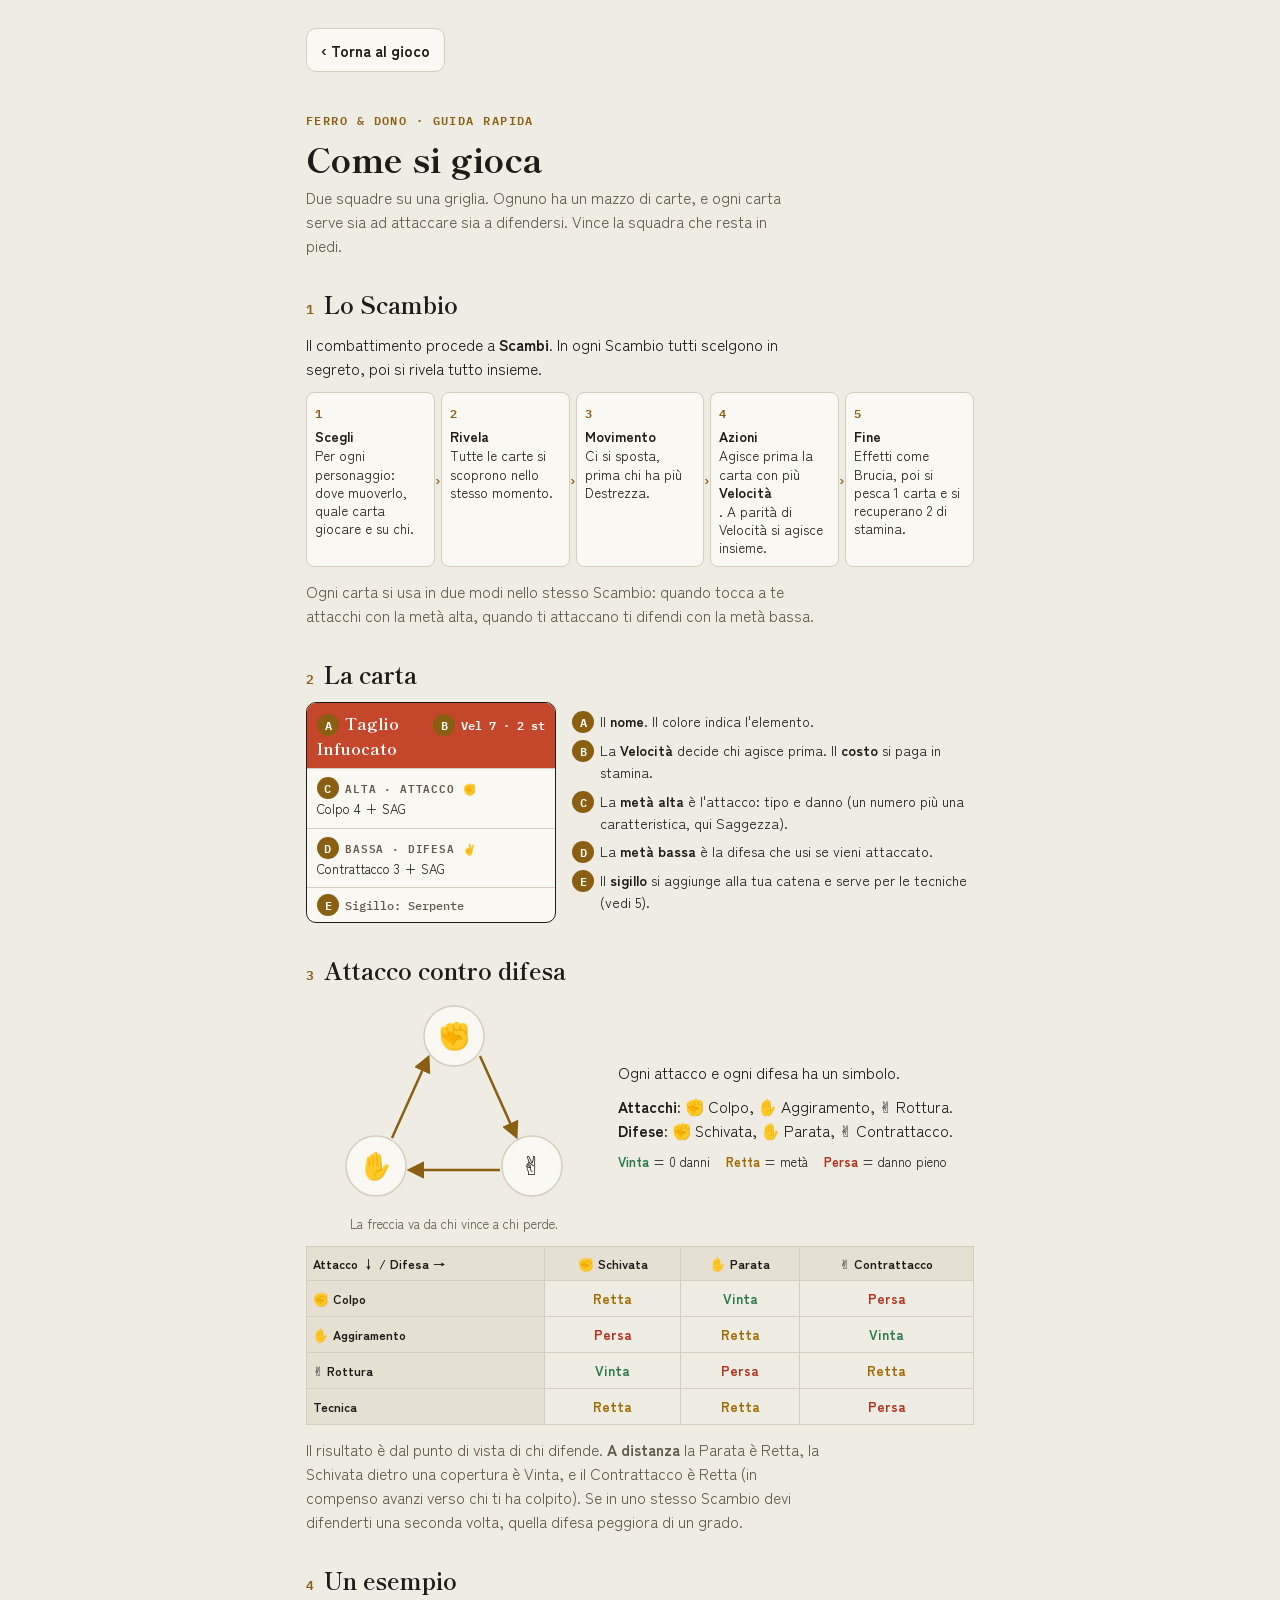
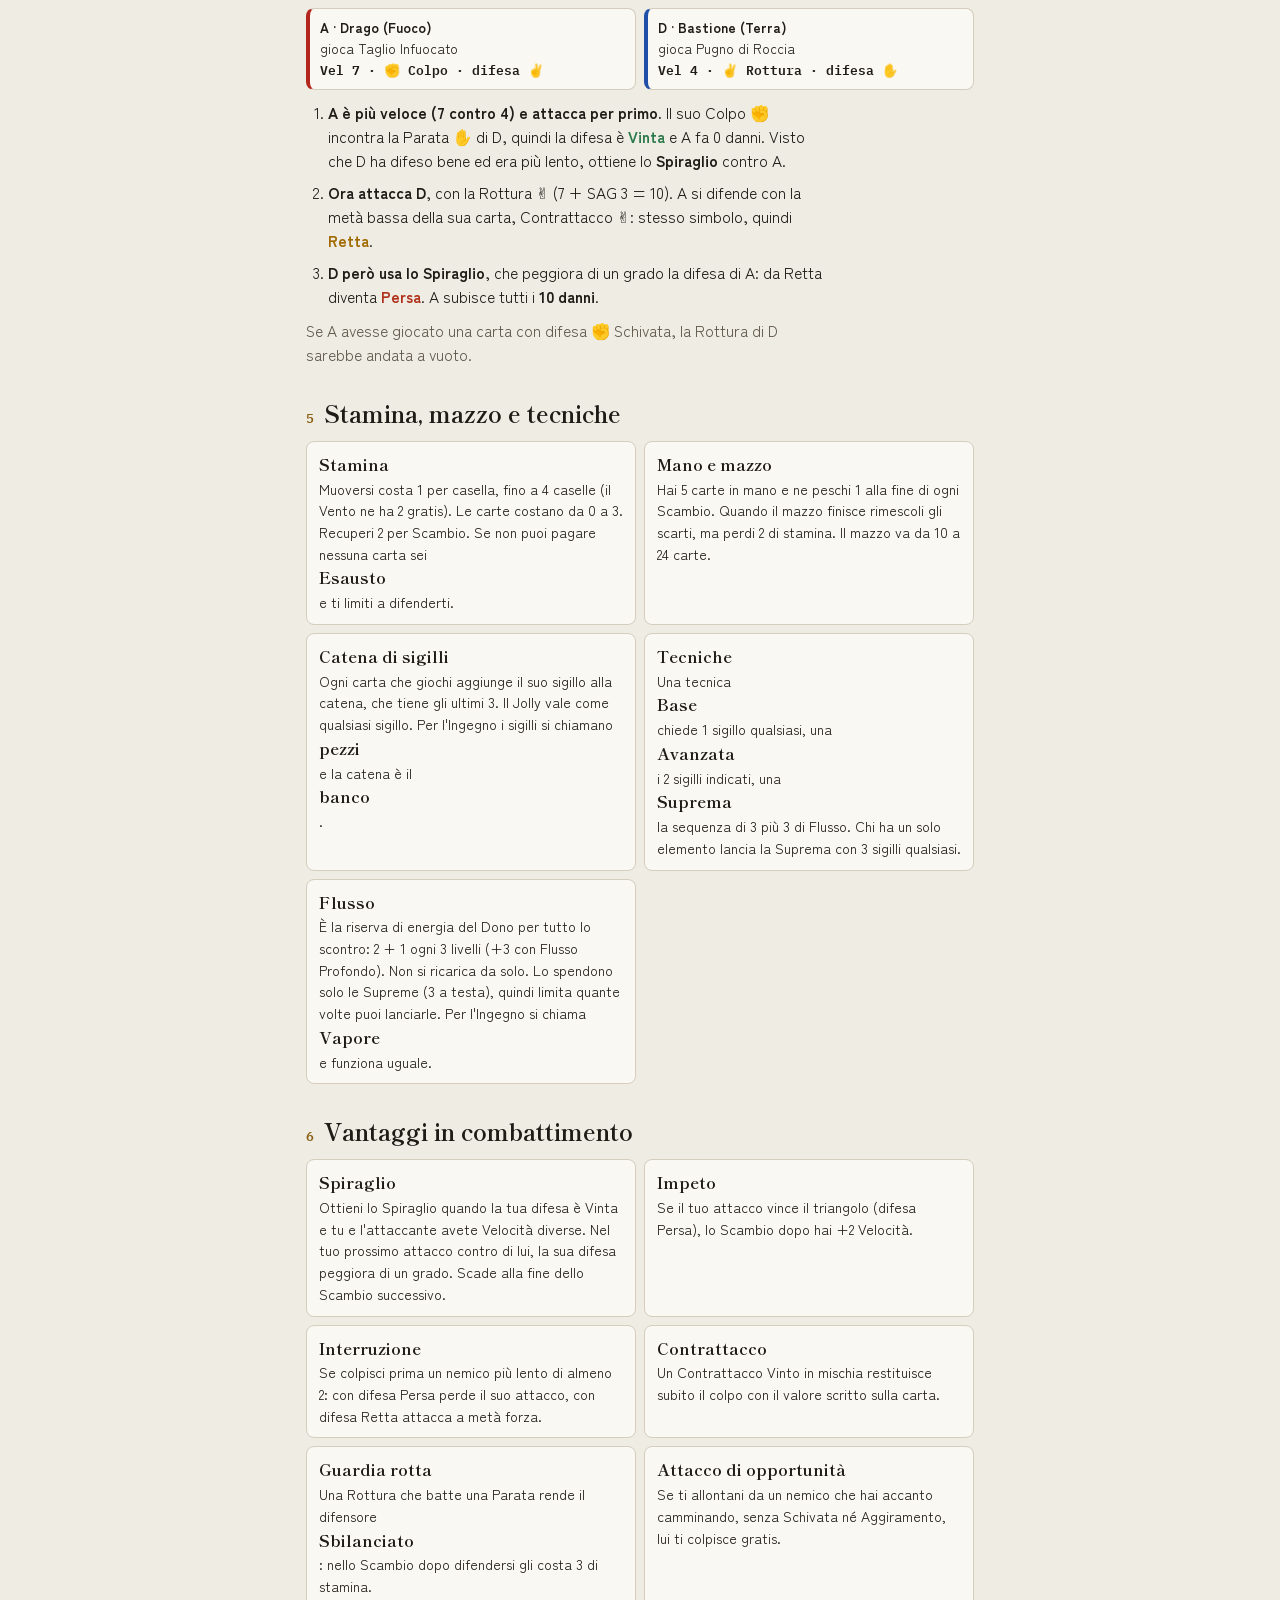
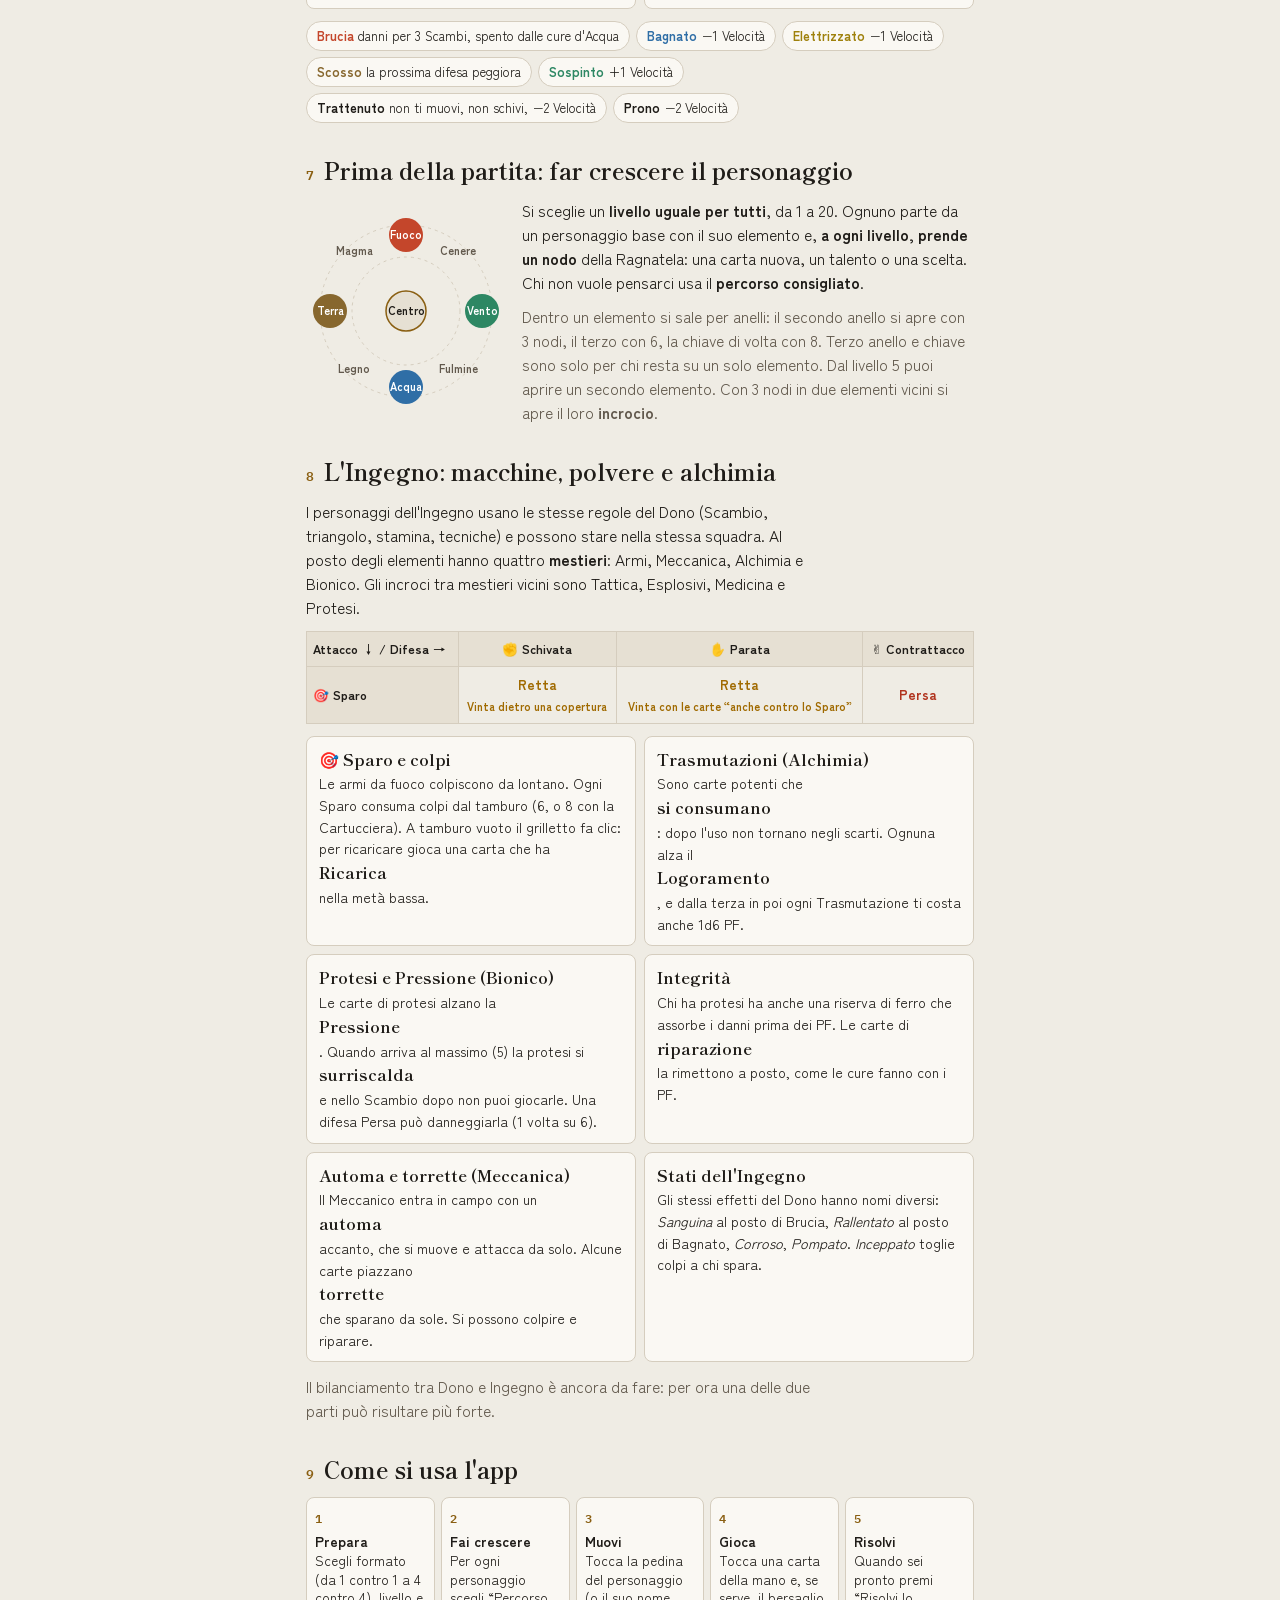
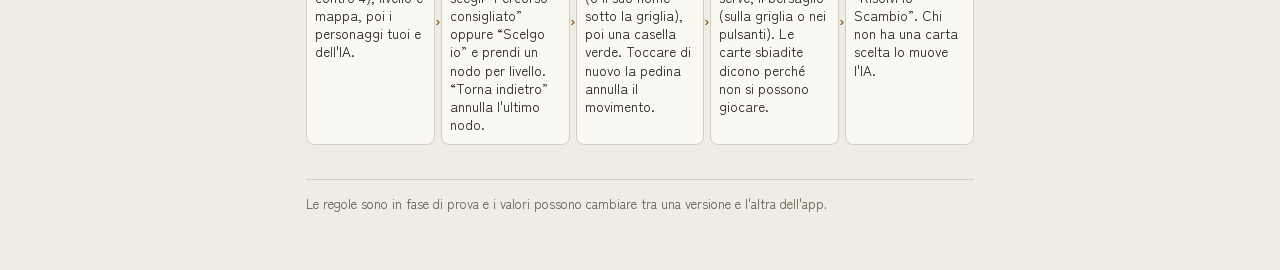
==== guida.html @ d12c9b27 "App di combattimento contro l'IA (fase 1) Preparazione da 1v1 a 4v4 con livello unico, crescita dei " ====
<!doctype html>
<html lang="it">
<head>
<meta charset="utf-8">
<meta name="viewport" content="width=device-width,initial-scale=1,viewport-fit=cover">
<title>Come si gioca · Ferro &amp; Dono</title>
<meta name="theme-color" content="#2a2219">
<link rel="manifest" href="manifest.webmanifest">
<link rel="icon" href="icone/icona-192.png">
<link rel="preconnect" href="https://fonts.googleapis.com">
<link rel="stylesheet" href="https://fonts.googleapis.com/css2?family=Shippori+Mincho+B1:wght@700;800&family=Zen+Kaku+Gothic+New:wght@400;500;700&family=IBM+Plex+Mono:wght@500;600&display=swap">
<style>
/* Layout: una colonna stretta da leggere sul telefono, schemi a tutta larghezza; carta e triangolo disegnati in HTML */
:root{
  --bg:#efece4; --paper:#faf8f3; --ink:#1f1c18; --muted:#62594d; --line:#d5cdbe; --soft:#e6e0d3;
  --brass:#8a5f12; --on-brass:#fff;
  --win:#2c7a4b; --half:#a06a00; --lose:#b0321c;
  --tA:#b3261e; --tB:#1f4fa8;
  --F:#c4462b; --V:#2d8763; --A:#2f6ea6; --T:#87672e; --L:#9f810c;
  --ff-d:"Shippori Mincho B1","Hiragino Mincho ProN",Georgia,serif;
  --ff-b:"Zen Kaku Gothic New","Segoe UI",system-ui,sans-serif;
  --ff-m:"IBM Plex Mono",ui-monospace,Menlo,monospace;
}
@media (prefers-color-scheme: dark){:root:not([data-theme="light"]){
  --bg:#16140f; --paper:#1f1c16; --ink:#ece6da; --muted:#a99f8f; --line:#3a352b; --soft:#2a261e;
  --brass:#d9a648; --on-brass:#16140f; --win:#5fc38a; --half:#e0a83a; --lose:#ec7a5a;
  --tA:#ff7b6e; --tB:#7aa7ff; --F:#e36a4e; --V:#5cbd95; --A:#62a1d8; --T:#c39e60; --L:#dabb42; color-scheme:dark}}
:root[data-theme="dark"]{
  --bg:#16140f; --paper:#1f1c16; --ink:#ece6da; --muted:#a99f8f; --line:#3a352b; --soft:#2a261e;
  --brass:#d9a648; --on-brass:#16140f; --win:#5fc38a; --half:#e0a83a; --lose:#ec7a5a;
  --tA:#ff7b6e; --tB:#7aa7ff; --F:#e36a4e; --V:#5cbd95; --A:#62a1d8; --T:#c39e60; --L:#dabb42; color-scheme:dark}
*{box-sizing:border-box}
body{background:var(--bg);color:var(--ink);font:15.5px/1.55 var(--ff-b)}
.wrap{max-width:700px;margin:0 auto;padding-left:max(16px,env(safe-area-inset-left,0px));padding-right:max(16px,env(safe-area-inset-right,0px));padding-block:28px 56px;display:flex;flex-direction:column;gap:34px}
header h1{font:800 34px/1.1 var(--ff-d);margin:0 0 8px;text-wrap:balance;letter-spacing:.01em}
header p{margin:0;color:var(--muted);max-width:60ch}
.seal{display:inline-block;font:600 12px var(--ff-m);letter-spacing:.12em;text-transform:uppercase;color:var(--brass);margin-bottom:10px}
section{display:flex;flex-direction:column;gap:12px;min-width:0}
h2{font:700 23px/1.2 var(--ff-d);margin:0;text-wrap:balance;display:flex;gap:10px;align-items:baseline}
h2 .n{font:600 13px var(--ff-m);color:var(--brass)}
p{margin:0;max-width:65ch}
.muted{color:var(--muted)}
b{font-weight:700}
.box{background:var(--paper);border:1px solid var(--line);border-radius:10px;padding:14px;min-width:0}
/* flusso dello Scambio */
.flow{list-style:none;margin:0;padding:0;display:grid;grid-template-columns:repeat(5,minmax(0,1fr));gap:6px;counter-reset:f}
.flow li{background:var(--paper);border:1px solid var(--line);border-radius:8px;padding:10px 8px;font-size:13.5px;line-height:1.35;position:relative;counter-increment:f;min-width:0}
.flow li::before{content:counter(f);display:block;font:600 12px var(--ff-m);color:var(--brass);margin-bottom:4px}
.flow li b{display:block;font-size:14px}
.flow li:not(:last-child)::after{content:"›";position:absolute;right:-6px;top:50%;transform:translateY(-50%);color:var(--brass);font-weight:700;z-index:1}
@media (max-width:620px){.flow{grid-template-columns:minmax(0,1fr)}.flow li{display:grid;grid-template-columns:22px minmax(0,1fr);gap:0 8px}.flow li::before{grid-row:span 2;margin:0}.flow li:not(:last-child)::after{content:"⌄";right:auto;left:12px;top:auto;bottom:-13px;transform:none}}
/* carta */
.cardrow{display:grid;grid-template-columns:minmax(0,250px) minmax(0,1fr);gap:16px;align-items:center}
@media (max-width:560px){.cardrow{grid-template-columns:minmax(0,1fr)}}
.card{border:1.5px solid var(--ink);border-radius:10px;background:var(--paper);overflow:hidden;font-size:13px;max-width:280px}
.card .hd{background:var(--F);color:#fff;padding:8px 10px;display:flex;justify-content:space-between;gap:8px;align-items:baseline}
.card .hd .nm{font:700 16px var(--ff-d)}
.card .hd .v{font:600 12px var(--ff-m);white-space:nowrap}
.card .half{padding:8px 10px;border-top:1px solid var(--line)}
.card .half small{display:block;font:600 10.5px var(--ff-m);letter-spacing:.08em;text-transform:uppercase;color:var(--muted)}
.card .ft{padding:6px 10px;border-top:1px solid var(--line);font:500 12px var(--ff-m);color:var(--muted)}
.tag{display:inline-flex;align-items:center;justify-content:center;min-width:22px;height:22px;padding:0 6px;border-radius:99px;background:var(--brass);color:var(--on-brass);font:600 12px var(--ff-m);margin-right:6px;flex:none}
.keys{list-style:none;margin:0;padding:0;display:flex;flex-direction:column;gap:7px;font-size:14px}
.keys li{display:flex;align-items:flex-start}
/* triangolo */
.tri{display:grid;grid-template-columns:minmax(0,1fr) minmax(0,1.2fr);gap:16px;align-items:center}
@media (max-width:560px){.tri{grid-template-columns:minmax(0,1fr)}}
.wheel{display:flex;flex-direction:column;align-items:center;gap:6px;font-size:13px;text-align:center}
.wheel svg{width:100%;max-width:240px;height:auto}
.scroll{overflow-x:auto}
table{border-collapse:collapse;width:100%;font-size:13.5px;font-variant-numeric:tabular-nums}
th,td{border:1px solid var(--line);padding:7px 6px;text-align:center}
th{font-weight:700;background:var(--soft);font-size:12.5px}
th.row{text-align:left}
.V{color:var(--win);font-weight:700}.R{color:var(--half);font-weight:700}.P{color:var(--lose);font-weight:700}
.legend{display:flex;flex-wrap:wrap;gap:6px 16px;font-size:13px}
/* esempio */
.ex{display:flex;flex-direction:column;gap:10px}
.duo{display:grid;grid-template-columns:minmax(0,1fr) minmax(0,1fr);gap:8px}
.who{border:1px solid var(--line);border-left:4px solid var(--tA);border-radius:8px;padding:8px 10px;background:var(--paper);font-size:13.5px;min-width:0}
.who.d{border-left-color:var(--tB)}
.who b{display:block}
.steps{margin:0;padding-left:22px;display:flex;flex-direction:column;gap:8px;max-width:65ch}
.res{font:600 13px var(--ff-m);white-space:normal;display:inline-block}
/* vantaggi */
.grid2{display:grid;grid-template-columns:repeat(2,minmax(0,1fr));gap:8px}
@media (max-width:560px){.grid2{grid-template-columns:minmax(0,1fr)}}
.tile{background:var(--paper);border:1px solid var(--line);border-radius:8px;padding:10px 12px;font-size:14px;min-width:0}
.tile b{display:block;font-family:var(--ff-d);font-size:16px;margin-bottom:2px}
.chips{display:flex;flex-wrap:wrap;gap:6px}
.chip{border:1px solid var(--line);background:var(--paper);border-radius:99px;padding:4px 10px;font-size:13px}
.chip i{font-style:normal;font-weight:700}
/* ragnatela */
.web{display:grid;grid-template-columns:minmax(0,200px) minmax(0,1fr);gap:16px;align-items:center}
@media (max-width:560px){.web{grid-template-columns:minmax(0,1fr)}.web svg{max-width:220px;margin:0 auto}}
.web svg{width:100%;height:auto;display:block}
.web text{font-family:var(--ff-b);font-size:11px;font-weight:700}
footer{font-size:13px;color:var(--muted);border-top:1px solid var(--line);padding-top:14px}
html,body{margin:0}
.torna{display:inline-flex;align-items:center;min-height:44px;padding:8px 14px;border:1px solid var(--line);border-radius:10px;background:var(--paper);color:var(--ink);text-decoration:none;font-weight:600}
.ing{--F:#a8432a;--V:#93700f;--A:#6b4fa0;--T:#3d6782}
</style>
</head>
<body>


<div class="wrap">
<p><a class="torna" href="./">‹ Torna al gioco</a></p>
<header>
  <span class="seal">Ferro &amp; Dono · guida rapida</span>
  <h1>Come si gioca</h1>
  <p>Due squadre su una griglia. Ognuno ha un mazzo di carte, e ogni carta serve sia ad attaccare sia a difendersi. Vince la squadra che resta in piedi.</p>
</header>

<section>
  <h2><span class="n">1</span>Lo Scambio</h2>
  <p>Il combattimento procede a <b>Scambi</b>. In ogni Scambio tutti scelgono in segreto, poi si rivela tutto insieme.</p>
  <ol class="flow">
    <li><b>Scegli</b>Per ogni personaggio: dove muoverlo, quale carta giocare e su chi.</li>
    <li><b>Rivela</b>Tutte le carte si scoprono nello stesso momento.</li>
    <li><b>Movimento</b>Ci si sposta, prima chi ha più Destrezza.</li>
    <li><b>Azioni</b>Agisce prima la carta con più <b>Velocità</b>. A parità di Velocità si agisce insieme.</li>
    <li><b>Fine</b>Effetti come Brucia, poi si pesca 1 carta e si recuperano 2 di stamina.</li>
  </ol>
  <p class="muted">Ogni carta si usa in due modi nello stesso Scambio: quando tocca a te attacchi con la metà alta, quando ti attaccano ti difendi con la metà bassa.</p>
</section>

<section>
  <h2><span class="n">2</span>La carta</h2>
  <div class="cardrow">
    <div class="card" aria-label="Esempio di carta">
      <div class="hd"><span class="nm"><span class="tag">A</span>Taglio Infuocato</span><span class="v"><span class="tag">B</span>Vel 7 · 2 st</span></div>
      <div class="half"><small><span class="tag">C</span>Alta · attacco ✊</small>Colpo 4 + SAG</div>
      <div class="half"><small><span class="tag">D</span>Bassa · difesa ✌️</small>Contrattacco 3 + SAG</div>
      <div class="ft"><span class="tag">E</span>Sigillo: Serpente</div>
    </div>
    <ul class="keys">
      <li><span class="tag">A</span><span>Il <b>nome</b>. Il colore indica l'elemento.</span></li>
      <li><span class="tag">B</span><span>La <b>Velocità</b> decide chi agisce prima. Il <b>costo</b> si paga in stamina.</span></li>
      <li><span class="tag">C</span><span>La <b>metà alta</b> è l'attacco: tipo e danno (un numero più una caratteristica, qui Saggezza).</span></li>
      <li><span class="tag">D</span><span>La <b>metà bassa</b> è la difesa che usi se vieni attaccato.</span></li>
      <li><span class="tag">E</span><span>Il <b>sigillo</b> si aggiunge alla tua catena e serve per le tecniche (vedi 5).</span></li>
    </ul>
  </div>
</section>

<section>
  <h2><span class="n">3</span>Attacco contro difesa</h2>
  <div class="tri">
    <div class="wheel">
      <svg viewBox="0 0 240 210" role="img" aria-label="Sasso batte forbici, forbici batte carta, carta batte sasso">
        <defs><marker id="ah" viewBox="0 0 10 10" refX="8" refY="5" markerWidth="7" markerHeight="7" orient="auto"><path d="M0 0L10 5L0 10z" style="fill:var(--brass)"/></marker></defs>
        <circle cx="120" cy="38" r="30" style="fill:var(--paper);stroke:var(--line);stroke-width:1.5"/>
        <circle cx="42" cy="168" r="30" style="fill:var(--paper);stroke:var(--line);stroke-width:1.5"/>
        <circle cx="198" cy="168" r="30" style="fill:var(--paper);stroke:var(--line);stroke-width:1.5"/>
        <text x="120" y="47" text-anchor="middle" style="font-size:26px;fill:var(--ink)">✊</text>
        <text x="198" y="177" text-anchor="middle" style="font-size:26px;fill:var(--ink)">✌️</text>
        <text x="42" y="177" text-anchor="middle" style="font-size:26px;fill:var(--ink)">✋</text>
        <path d="M146 58 L182 138" style="stroke:var(--brass);stroke-width:2.5;fill:none" marker-end="url(#ah)"/>
        <path d="M166 172 L76 172" style="stroke:var(--brass);stroke-width:2.5;fill:none" marker-end="url(#ah)"/>
        <path d="M58 140 L94 60" style="stroke:var(--brass);stroke-width:2.5;fill:none" marker-end="url(#ah)"/>
      </svg>
      <span class="muted">La freccia va da chi vince a chi perde.</span>
    </div>
    <div class="ex">
      <p>Ogni attacco e ogni difesa ha un simbolo.</p>
      <p><b>Attacchi:</b> ✊ Colpo, ✋ Aggiramento, ✌️ Rottura.<br><b>Difese:</b> ✊ Schivata, ✋ Parata, ✌️ Contrattacco.</p>
      <div class="legend"><span><span class="V">Vinta</span> = 0 danni</span><span><span class="R">Retta</span> = metà</span><span><span class="P">Persa</span> = danno pieno</span></div>
    </div>
  </div>
  <div class="scroll"><table>
    <thead><tr><th class="row">Attacco ↓ / Difesa →</th><th>✊ Schivata</th><th>✋ Parata</th><th>✌️ Contrattacco</th></tr></thead>
    <tbody>
      <tr><th class="row">✊ Colpo</th><td class="R">Retta</td><td class="V">Vinta</td><td class="P">Persa</td></tr>
      <tr><th class="row">✋ Aggiramento</th><td class="P">Persa</td><td class="R">Retta</td><td class="V">Vinta</td></tr>
      <tr><th class="row">✌️ Rottura</th><td class="V">Vinta</td><td class="P">Persa</td><td class="R">Retta</td></tr>
      <tr><th class="row">Tecnica</th><td class="R">Retta</td><td class="R">Retta</td><td class="P">Persa</td></tr>
    </tbody></table></div>
  <p class="muted">Il risultato è dal punto di vista di chi difende. <b>A distanza</b> la Parata è Retta, la Schivata dietro una copertura è Vinta, e il Contrattacco è Retta (in compenso avanzi verso chi ti ha colpito). Se in uno stesso Scambio devi difenderti una seconda volta, quella difesa peggiora di un grado.</p>
</section>

<section>
  <h2><span class="n">4</span>Un esempio</h2>
  <div class="ex">
    <div class="duo">
      <div class="who"><b class="tA">A · Drago (Fuoco)</b>gioca Taglio Infuocato<br><span class="res">Vel 7 · ✊ Colpo · difesa ✌️</span></div>
      <div class="who d"><b>D · Bastione (Terra)</b>gioca Pugno di Roccia<br><span class="res">Vel 4 · ✌️ Rottura · difesa ✋</span></div>
    </div>
    <ol class="steps">
      <li><b>A è più veloce (7 contro 4) e attacca per primo.</b> Il suo Colpo ✊ incontra la Parata ✋ di D, quindi la difesa è <span class="V">Vinta</span> e A fa 0 danni. Visto che D ha difeso bene ed era più lento, ottiene lo <b>Spiraglio</b> contro A.</li>
      <li><b>Ora attacca D</b>, con la Rottura ✌️ (7 + SAG 3 = 10). A si difende con la metà bassa della sua carta, Contrattacco ✌️: stesso simbolo, quindi <span class="R">Retta</span>.</li>
      <li><b>D però usa lo Spiraglio</b>, che peggiora di un grado la difesa di A: da Retta diventa <span class="P">Persa</span>. A subisce tutti i <b>10 danni</b>.</li>
    </ol>
    <p class="muted">Se A avesse giocato una carta con difesa ✊ Schivata, la Rottura di D sarebbe andata a vuoto.</p>
  </div>
</section>

<section>
  <h2><span class="n">5</span>Stamina, mazzo e tecniche</h2>
  <div class="grid2">
    <div class="tile"><b>Stamina</b>Muoversi costa 1 per casella, fino a 4 caselle (il Vento ne ha 2 gratis). Le carte costano da 0 a 3. Recuperi 2 per Scambio. Se non puoi pagare nessuna carta sei <b>Esausto</b> e ti limiti a difenderti.</div>
    <div class="tile"><b>Mano e mazzo</b>Hai 5 carte in mano e ne peschi 1 alla fine di ogni Scambio. Quando il mazzo finisce rimescoli gli scarti, ma perdi 2 di stamina. Il mazzo va da 10 a 24 carte.</div>
    <div class="tile"><b>Catena di sigilli</b>Ogni carta che giochi aggiunge il suo sigillo alla catena, che tiene gli ultimi 3. Il Jolly vale come qualsiasi sigillo. Per l'Ingegno i sigilli si chiamano <b>pezzi</b> e la catena è il <b>banco</b>.</div>
    <div class="tile"><b>Tecniche</b>Una tecnica <b>Base</b> chiede 1 sigillo qualsiasi, una <b>Avanzata</b> i 2 sigilli indicati, una <b>Suprema</b> la sequenza di 3 più 3 di Flusso. Chi ha un solo elemento lancia la Suprema con 3 sigilli qualsiasi.</div>
    <div class="tile"><b>Flusso</b>È la riserva di energia del Dono per tutto lo scontro: 2 + 1 ogni 3 livelli (+3 con Flusso Profondo). Non si ricarica da solo. Lo spendono solo le Supreme (3 a testa), quindi limita quante volte puoi lanciarle. Per l'Ingegno si chiama <b>Vapore</b> e funziona uguale.</div>
  </div>
</section>

<section>
  <h2><span class="n">6</span>Vantaggi in combattimento</h2>
  <div class="grid2">
    <div class="tile"><b>Spiraglio</b>Ottieni lo Spiraglio quando la tua difesa è Vinta e tu e l'attaccante avete Velocità diverse. Nel tuo prossimo attacco contro di lui, la sua difesa peggiora di un grado. Scade alla fine dello Scambio successivo.</div>
    <div class="tile"><b>Impeto</b>Se il tuo attacco vince il triangolo (difesa Persa), lo Scambio dopo hai +2 Velocità.</div>
    <div class="tile"><b>Interruzione</b>Se colpisci prima un nemico più lento di almeno 2: con difesa Persa perde il suo attacco, con difesa Retta attacca a metà forza.</div>
    <div class="tile"><b>Contrattacco</b>Un Contrattacco Vinto in mischia restituisce subito il colpo con il valore scritto sulla carta.</div>
    <div class="tile"><b>Guardia rotta</b>Una Rottura che batte una Parata rende il difensore <b>Sbilanciato</b>: nello Scambio dopo difendersi gli costa 3 di stamina.</div>
    <div class="tile"><b>Attacco di opportunità</b>Se ti allontani da un nemico che hai accanto camminando, senza Schivata né Aggiramento, lui ti colpisce gratis.</div>
  </div>
  <div class="chips" aria-label="Stati">
    <span class="chip"><i style="color:var(--F)">Brucia</i> danni per 3 Scambi, spento dalle cure d'Acqua</span>
    <span class="chip"><i style="color:var(--A)">Bagnato</i> −1 Velocità</span>
    <span class="chip"><i style="color:var(--L)">Elettrizzato</i> −1 Velocità</span>
    <span class="chip"><i style="color:var(--T)">Scosso</i> la prossima difesa peggiora</span>
    <span class="chip"><i style="color:var(--V)">Sospinto</i> +1 Velocità</span>
    <span class="chip"><i>Trattenuto</i> non ti muovi, non schivi, −2 Velocità</span>
    <span class="chip"><i>Prono</i> −2 Velocità</span>
  </div>
</section>

<section>
  <h2><span class="n">7</span>Prima della partita: far crescere il personaggio</h2>
  <div class="web">
    <svg viewBox="0 0 200 200" role="img" aria-label="La Ragnatela: centro, quattro elementi sull'anello, incroci tra elementi vicini">
      <circle cx="100" cy="100" r="86" style="fill:none;stroke:var(--line);stroke-dasharray:3 4"/>
      <circle cx="100" cy="100" r="54" style="fill:none;stroke:var(--line);stroke-dasharray:3 4"/>
      <circle cx="100" cy="100" r="20" style="fill:var(--soft);stroke:var(--brass);stroke-width:1.5"/>
      <text x="100" y="104" text-anchor="middle" style="fill:var(--ink)">Centro</text>
      <circle cx="100" cy="24" r="17" style="fill:var(--F)"/><text x="100" y="28" text-anchor="middle" style="fill:#fff">Fuoco</text>
      <circle cx="176" cy="100" r="17" style="fill:var(--V)"/><text x="176" y="104" text-anchor="middle" style="fill:#fff">Vento</text>
      <circle cx="100" cy="176" r="17" style="fill:var(--A)"/><text x="100" y="180" text-anchor="middle" style="fill:#fff">Acqua</text>
      <circle cx="24" cy="100" r="17" style="fill:var(--T)"/><text x="24" y="104" text-anchor="middle" style="fill:#fff">Terra</text>
      <text x="152" y="44" text-anchor="middle" style="fill:var(--muted)">Cenere</text>
      <text x="152" y="162" text-anchor="middle" style="fill:var(--muted)">Fulmine</text>
      <text x="48" y="162" text-anchor="middle" style="fill:var(--muted)">Legno</text>
      <text x="48" y="44" text-anchor="middle" style="fill:var(--muted)">Magma</text>
    </svg>
    <div class="ex">
      <p>Si sceglie un <b>livello uguale per tutti</b>, da 1 a 20. Ognuno parte da un personaggio base con il suo elemento e, <b>a ogni livello, prende un nodo</b> della Ragnatela: una carta nuova, un talento o una scelta. Chi non vuole pensarci usa il <b>percorso consigliato</b>.</p>
      <p class="muted">Dentro un elemento si sale per anelli: il secondo anello si apre con 3 nodi, il terzo con 6, la chiave di volta con 8. Terzo anello e chiave sono solo per chi resta su un solo elemento. Dal livello 5 puoi aprire un secondo elemento. Con 3 nodi in due elementi vicini si apre il loro <b>incrocio</b>.</p>
    </div>
  </div>
</section>

<section class="ing">
  <h2><span class="n">8</span>L'Ingegno: macchine, polvere e alchimia</h2>
  <p>I personaggi dell'Ingegno usano le stesse regole del Dono (Scambio, triangolo, stamina, tecniche) e possono stare nella stessa squadra. Al posto degli elementi hanno quattro <b>mestieri</b>: Armi, Meccanica, Alchimia e Bionico. Gli incroci tra mestieri vicini sono Tattica, Esplosivi, Medicina e Protesi.</p>
  <div class="scroll"><table>
    <thead><tr><th class="row">Attacco ↓ / Difesa →</th><th>✊ Schivata</th><th>✋ Parata</th><th>✌️ Contrattacco</th></tr></thead>
    <tbody><tr><th class="row">🎯 Sparo</th><td class="R">Retta<br><small>Vinta dietro una copertura</small></td><td class="R">Retta<br><small>Vinta con le carte “anche contro lo Sparo”</small></td><td class="P">Persa</td></tr></tbody></table></div>
  <div class="grid2">
    <div class="tile"><b>🎯 Sparo e colpi</b>Le armi da fuoco colpiscono da lontano. Ogni Sparo consuma colpi dal tamburo (6, o 8 con la Cartucciera). A tamburo vuoto il grilletto fa clic: per ricaricare gioca una carta che ha <b>Ricarica</b> nella metà bassa.</div>
    <div class="tile"><b>Trasmutazioni (Alchimia)</b>Sono carte potenti che <b>si consumano</b>: dopo l'uso non tornano negli scarti. Ognuna alza il <b>Logoramento</b>, e dalla terza in poi ogni Trasmutazione ti costa anche 1d6 PF.</div>
    <div class="tile"><b>Protesi e Pressione (Bionico)</b>Le carte di protesi alzano la <b>Pressione</b>. Quando arriva al massimo (5) la protesi si <b>surriscalda</b> e nello Scambio dopo non puoi giocarle. Una difesa Persa può danneggiarla (1 volta su 6).</div>
    <div class="tile"><b>Integrità</b>Chi ha protesi ha anche una riserva di ferro che assorbe i danni prima dei PF. Le carte di <b>riparazione</b> la rimettono a posto, come le cure fanno con i PF.</div>
    <div class="tile"><b>Automa e torrette (Meccanica)</b>Il Meccanico entra in campo con un <b>automa</b> accanto, che si muove e attacca da solo. Alcune carte piazzano <b>torrette</b> che sparano da sole. Si possono colpire e riparare.</div>
    <div class="tile"><b>Stati dell'Ingegno</b>Gli stessi effetti del Dono hanno nomi diversi: <i>Sanguina</i> al posto di Brucia, <i>Rallentato</i> al posto di Bagnato, <i>Corroso</i>, <i>Pompato</i>. <i>Inceppato</i> toglie colpi a chi spara.</div>
  </div>
  <p class="muted">Il bilanciamento tra Dono e Ingegno è ancora da fare: per ora una delle due parti può risultare più forte.</p>
</section>

<section>
  <h2><span class="n">9</span>Come si usa l'app</h2>
  <ol class="flow">
    <li><b>Prepara</b>Scegli formato (da 1 contro 1 a 4 contro 4), livello e mappa, poi i personaggi tuoi e dell'IA.</li>
    <li><b>Fai crescere</b>Per ogni personaggio scegli “Percorso consigliato” oppure “Scelgo io” e prendi un nodo per livello. “Torna indietro” annulla l'ultimo nodo.</li>
    <li><b>Muovi</b>Tocca la pedina del personaggio (o il suo nome sotto la griglia), poi una casella verde. Toccare di nuovo la pedina annulla il movimento.</li>
    <li><b>Gioca</b>Tocca una carta della mano e, se serve, il bersaglio (sulla griglia o nei pulsanti). Le carte sbiadite dicono perché non si possono giocare.</li>
    <li><b>Risolvi</b>Quando sei pronto premi “Risolvi lo Scambio”. Chi non ha una carta scelta lo muove l'IA.</li>
  </ol>
</section>

<footer>Le regole sono in fase di prova e i valori possono cambiare tra una versione e l'altra dell'app.</footer>
</div>
</body>
</html>
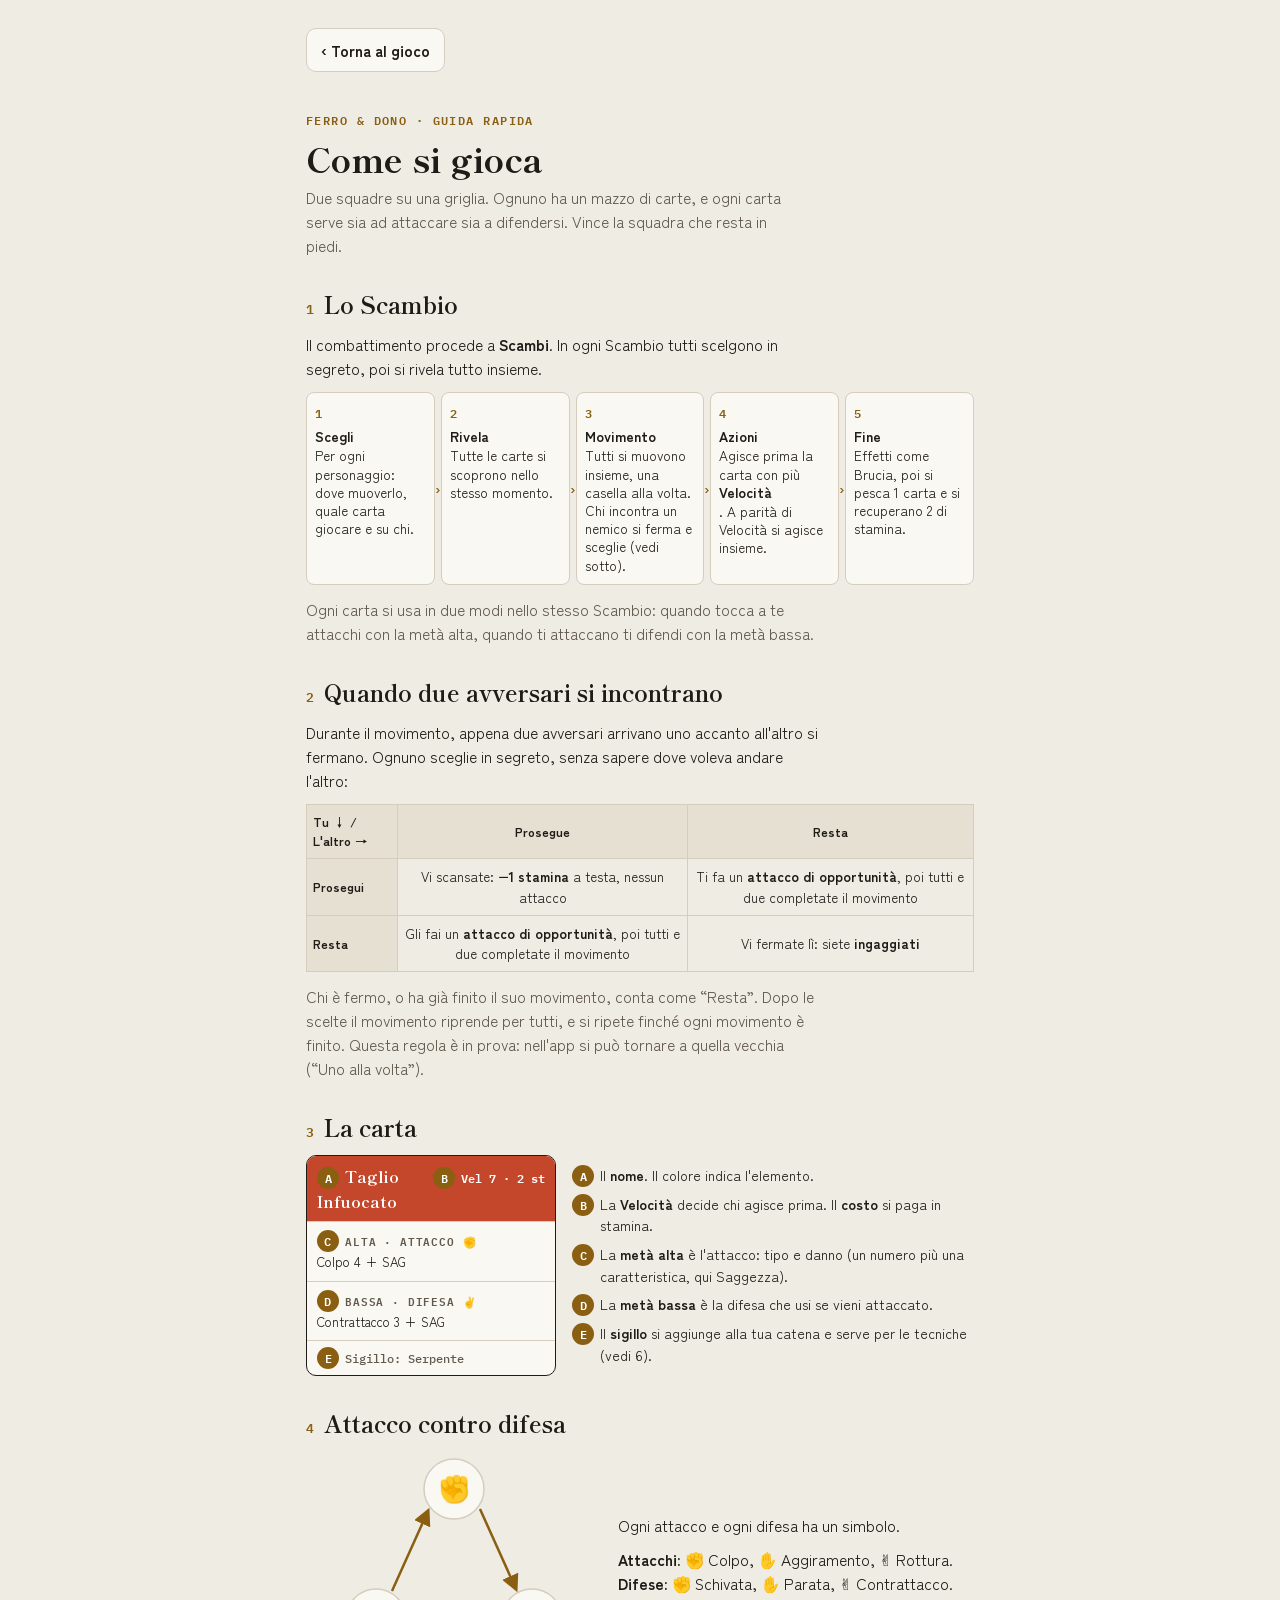
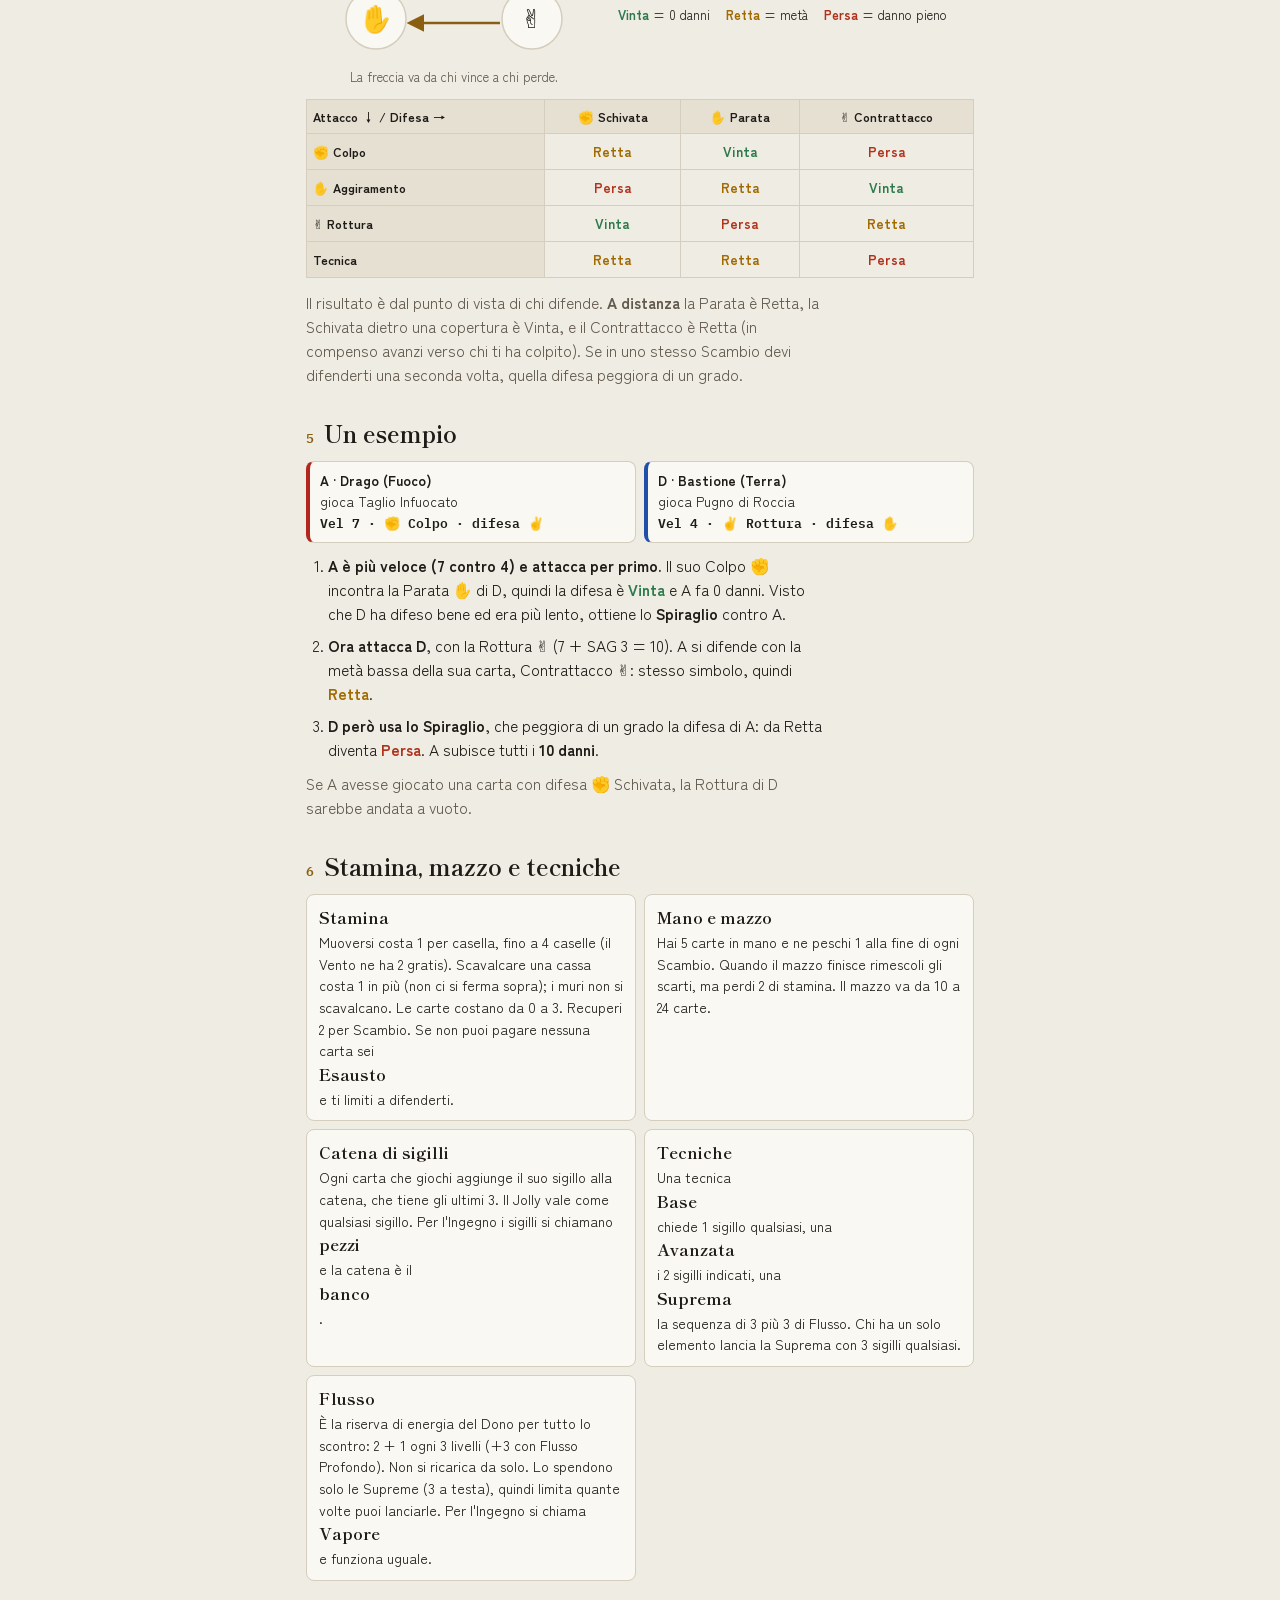
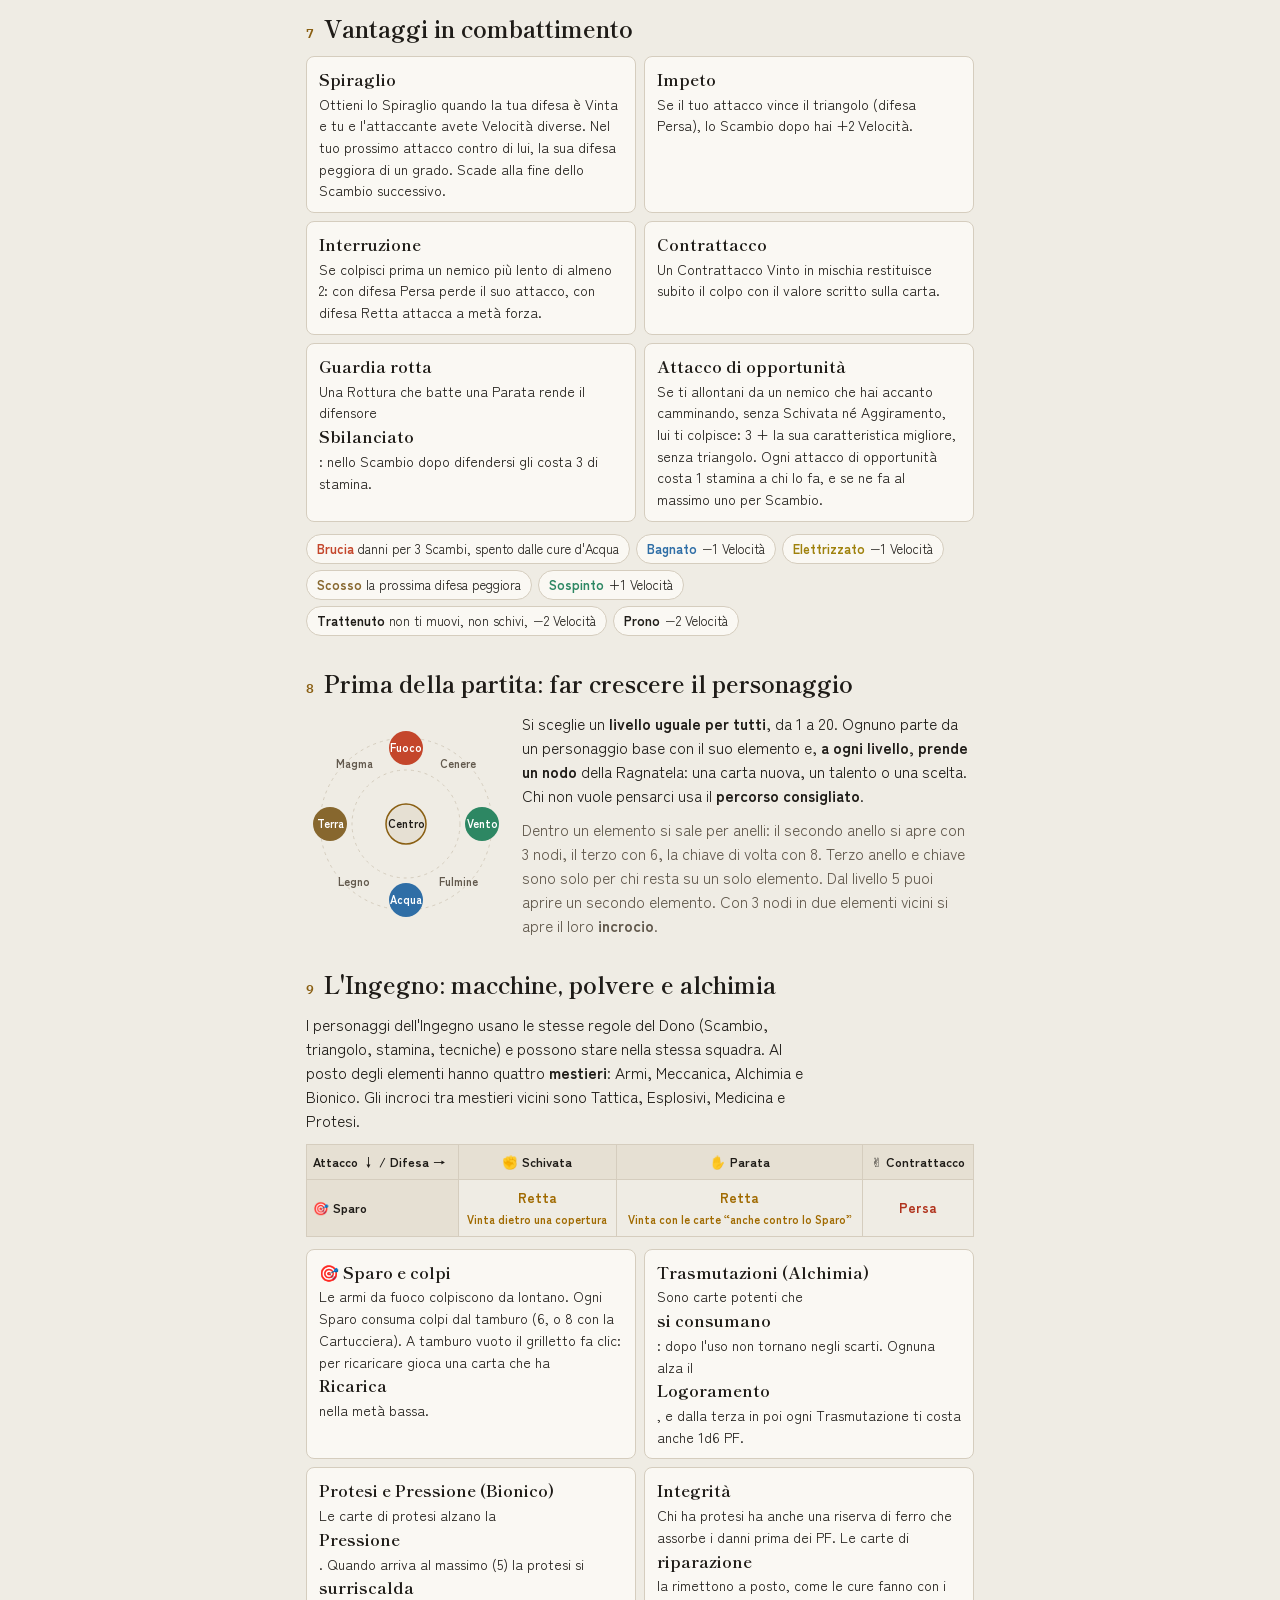
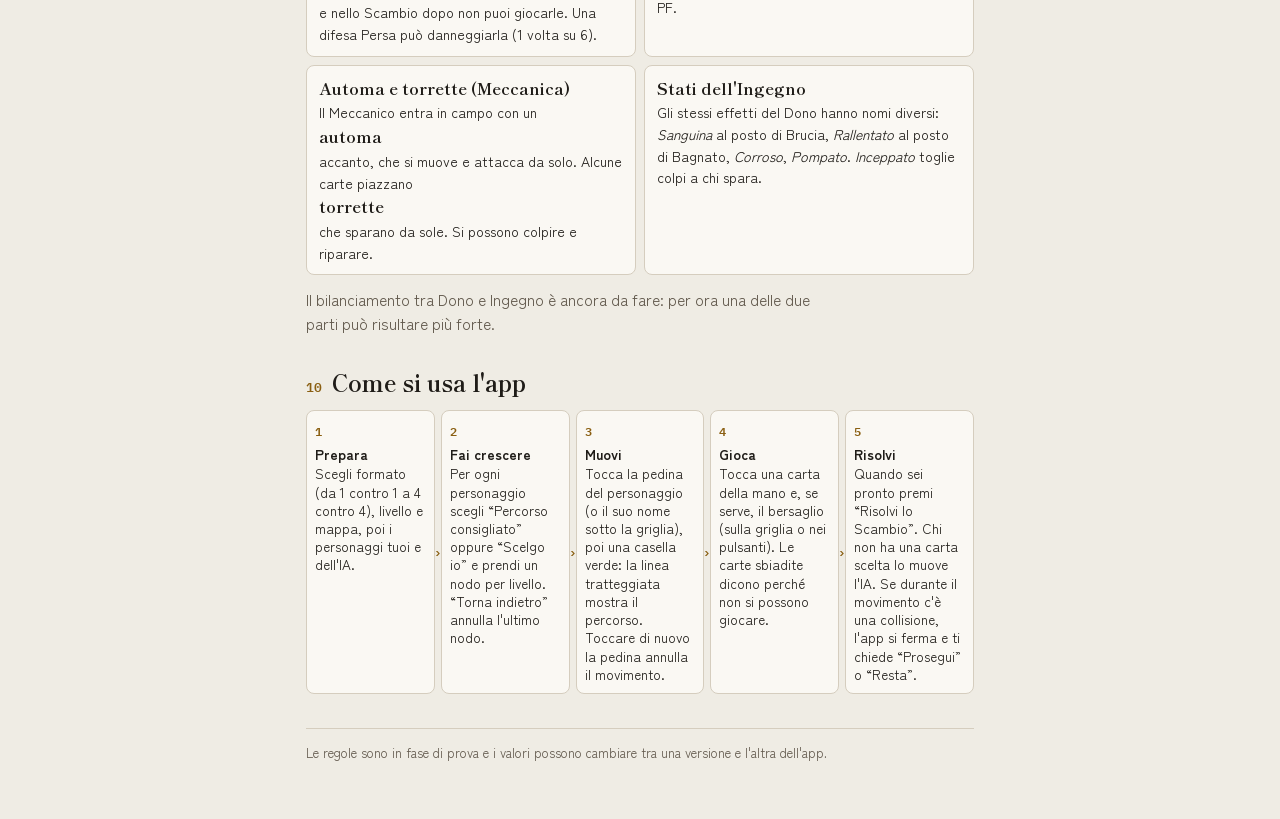
==== commit a56bea84: "Movimento simultaneo con collisioni e casse scavalcabili Tutti si muovono insieme casella per casell" ====
--- a/guida.html
+++ b/guida.html
@@ -118,7 +118,7 @@
   <ol class="flow">
     <li><b>Scegli</b>Per ogni personaggio: dove muoverlo, quale carta giocare e su chi.</li>
     <li><b>Rivela</b>Tutte le carte si scoprono nello stesso momento.</li>
-    <li><b>Movimento</b>Ci si sposta, prima chi ha più Destrezza.</li>
+    <li><b>Movimento</b>Tutti si muovono insieme, una casella alla volta. Chi incontra un nemico si ferma e sceglie (vedi sotto).</li>
     <li><b>Azioni</b>Agisce prima la carta con più <b>Velocità</b>. A parità di Velocità si agisce insieme.</li>
     <li><b>Fine</b>Effetti come Brucia, poi si pesca 1 carta e si recuperano 2 di stamina.</li>
   </ol>
@@ -126,7 +126,19 @@
 </section>
 
 <section>
-  <h2><span class="n">2</span>La carta</h2>
+  <h2><span class="n">2</span>Quando due avversari si incontrano</h2>
+  <p>Durante il movimento, appena due avversari arrivano uno accanto all'altro si fermano. Ognuno sceglie in segreto, senza sapere dove voleva andare l'altro:</p>
+  <div class="scroll"><table>
+    <thead><tr><th class="row">Tu ↓ / L'altro →</th><th>Prosegue</th><th>Resta</th></tr></thead>
+    <tbody>
+      <tr><th class="row">Prosegui</th><td>Vi scansate: <b>−1 stamina</b> a testa, nessun attacco</td><td>Ti fa un <b>attacco di opportunità</b>, poi tutti e due completate il movimento</td></tr>
+      <tr><th class="row">Resta</th><td>Gli fai un <b>attacco di opportunità</b>, poi tutti e due completate il movimento</td><td>Vi fermate lì: siete <b>ingaggiati</b></td></tr>
+    </tbody></table></div>
+  <p class="muted">Chi è fermo, o ha già finito il suo movimento, conta come “Resta”. Dopo le scelte il movimento riprende per tutti, e si ripete finché ogni movimento è finito. Questa regola è in prova: nell'app si può tornare a quella vecchia (“Uno alla volta”).</p>
+</section>
+
+<section>
+  <h2><span class="n">3</span>La carta</h2>
   <div class="cardrow">
     <div class="card" aria-label="Esempio di carta">
       <div class="hd"><span class="nm"><span class="tag">A</span>Taglio Infuocato</span><span class="v"><span class="tag">B</span>Vel 7 · 2 st</span></div>
@@ -139,13 +151,13 @@
       <li><span class="tag">B</span><span>La <b>Velocità</b> decide chi agisce prima. Il <b>costo</b> si paga in stamina.</span></li>
       <li><span class="tag">C</span><span>La <b>metà alta</b> è l'attacco: tipo e danno (un numero più una caratteristica, qui Saggezza).</span></li>
       <li><span class="tag">D</span><span>La <b>metà bassa</b> è la difesa che usi se vieni attaccato.</span></li>
-      <li><span class="tag">E</span><span>Il <b>sigillo</b> si aggiunge alla tua catena e serve per le tecniche (vedi 5).</span></li>
+      <li><span class="tag">E</span><span>Il <b>sigillo</b> si aggiunge alla tua catena e serve per le tecniche (vedi 6).</span></li>
     </ul>
   </div>
 </section>
 
 <section>
-  <h2><span class="n">3</span>Attacco contro difesa</h2>
+  <h2><span class="n">4</span>Attacco contro difesa</h2>
   <div class="tri">
     <div class="wheel">
       <svg viewBox="0 0 240 210" role="img" aria-label="Sasso batte forbici, forbici batte carta, carta batte sasso">
@@ -180,7 +192,7 @@
 </section>
 
 <section>
-  <h2><span class="n">4</span>Un esempio</h2>
+  <h2><span class="n">5</span>Un esempio</h2>
   <div class="ex">
     <div class="duo">
       <div class="who"><b class="tA">A · Drago (Fuoco)</b>gioca Taglio Infuocato<br><span class="res">Vel 7 · ✊ Colpo · difesa ✌️</span></div>
@@ -196,9 +208,9 @@
 </section>
 
 <section>
-  <h2><span class="n">5</span>Stamina, mazzo e tecniche</h2>
+  <h2><span class="n">6</span>Stamina, mazzo e tecniche</h2>
   <div class="grid2">
-    <div class="tile"><b>Stamina</b>Muoversi costa 1 per casella, fino a 4 caselle (il Vento ne ha 2 gratis). Le carte costano da 0 a 3. Recuperi 2 per Scambio. Se non puoi pagare nessuna carta sei <b>Esausto</b> e ti limiti a difenderti.</div>
+    <div class="tile"><b>Stamina</b>Muoversi costa 1 per casella, fino a 4 caselle (il Vento ne ha 2 gratis). Scavalcare una cassa costa 1 in più (non ci si ferma sopra); i muri non si scavalcano. Le carte costano da 0 a 3. Recuperi 2 per Scambio. Se non puoi pagare nessuna carta sei <b>Esausto</b> e ti limiti a difenderti.</div>
     <div class="tile"><b>Mano e mazzo</b>Hai 5 carte in mano e ne peschi 1 alla fine di ogni Scambio. Quando il mazzo finisce rimescoli gli scarti, ma perdi 2 di stamina. Il mazzo va da 10 a 24 carte.</div>
     <div class="tile"><b>Catena di sigilli</b>Ogni carta che giochi aggiunge il suo sigillo alla catena, che tiene gli ultimi 3. Il Jolly vale come qualsiasi sigillo. Per l'Ingegno i sigilli si chiamano <b>pezzi</b> e la catena è il <b>banco</b>.</div>
     <div class="tile"><b>Tecniche</b>Una tecnica <b>Base</b> chiede 1 sigillo qualsiasi, una <b>Avanzata</b> i 2 sigilli indicati, una <b>Suprema</b> la sequenza di 3 più 3 di Flusso. Chi ha un solo elemento lancia la Suprema con 3 sigilli qualsiasi.</div>
@@ -207,14 +219,14 @@
 </section>
 
 <section>
-  <h2><span class="n">6</span>Vantaggi in combattimento</h2>
+  <h2><span class="n">7</span>Vantaggi in combattimento</h2>
   <div class="grid2">
     <div class="tile"><b>Spiraglio</b>Ottieni lo Spiraglio quando la tua difesa è Vinta e tu e l'attaccante avete Velocità diverse. Nel tuo prossimo attacco contro di lui, la sua difesa peggiora di un grado. Scade alla fine dello Scambio successivo.</div>
     <div class="tile"><b>Impeto</b>Se il tuo attacco vince il triangolo (difesa Persa), lo Scambio dopo hai +2 Velocità.</div>
     <div class="tile"><b>Interruzione</b>Se colpisci prima un nemico più lento di almeno 2: con difesa Persa perde il suo attacco, con difesa Retta attacca a metà forza.</div>
     <div class="tile"><b>Contrattacco</b>Un Contrattacco Vinto in mischia restituisce subito il colpo con il valore scritto sulla carta.</div>
     <div class="tile"><b>Guardia rotta</b>Una Rottura che batte una Parata rende il difensore <b>Sbilanciato</b>: nello Scambio dopo difendersi gli costa 3 di stamina.</div>
-    <div class="tile"><b>Attacco di opportunità</b>Se ti allontani da un nemico che hai accanto camminando, senza Schivata né Aggiramento, lui ti colpisce gratis.</div>
+    <div class="tile"><b>Attacco di opportunità</b>Se ti allontani da un nemico che hai accanto camminando, senza Schivata né Aggiramento, lui ti colpisce: 3 + la sua caratteristica migliore, senza triangolo. Ogni attacco di opportunità costa 1 stamina a chi lo fa, e se ne fa al massimo uno per Scambio.</div>
   </div>
   <div class="chips" aria-label="Stati">
     <span class="chip"><i style="color:var(--F)">Brucia</i> danni per 3 Scambi, spento dalle cure d'Acqua</span>
@@ -228,7 +240,7 @@
 </section>
 
 <section>
-  <h2><span class="n">7</span>Prima della partita: far crescere il personaggio</h2>
+  <h2><span class="n">8</span>Prima della partita: far crescere il personaggio</h2>
   <div class="web">
     <svg viewBox="0 0 200 200" role="img" aria-label="La Ragnatela: centro, quattro elementi sull'anello, incroci tra elementi vicini">
       <circle cx="100" cy="100" r="86" style="fill:none;stroke:var(--line);stroke-dasharray:3 4"/>
@@ -252,7 +264,7 @@
 </section>
 
 <section class="ing">
-  <h2><span class="n">8</span>L'Ingegno: macchine, polvere e alchimia</h2>
+  <h2><span class="n">9</span>L'Ingegno: macchine, polvere e alchimia</h2>
   <p>I personaggi dell'Ingegno usano le stesse regole del Dono (Scambio, triangolo, stamina, tecniche) e possono stare nella stessa squadra. Al posto degli elementi hanno quattro <b>mestieri</b>: Armi, Meccanica, Alchimia e Bionico. Gli incroci tra mestieri vicini sono Tattica, Esplosivi, Medicina e Protesi.</p>
   <div class="scroll"><table>
     <thead><tr><th class="row">Attacco ↓ / Difesa →</th><th>✊ Schivata</th><th>✋ Parata</th><th>✌️ Contrattacco</th></tr></thead>
@@ -269,13 +281,13 @@
 </section>
 
 <section>
-  <h2><span class="n">9</span>Come si usa l'app</h2>
+  <h2><span class="n">10</span>Come si usa l'app</h2>
   <ol class="flow">
     <li><b>Prepara</b>Scegli formato (da 1 contro 1 a 4 contro 4), livello e mappa, poi i personaggi tuoi e dell'IA.</li>
     <li><b>Fai crescere</b>Per ogni personaggio scegli “Percorso consigliato” oppure “Scelgo io” e prendi un nodo per livello. “Torna indietro” annulla l'ultimo nodo.</li>
-    <li><b>Muovi</b>Tocca la pedina del personaggio (o il suo nome sotto la griglia), poi una casella verde. Toccare di nuovo la pedina annulla il movimento.</li>
+    <li><b>Muovi</b>Tocca la pedina del personaggio (o il suo nome sotto la griglia), poi una casella verde: la linea tratteggiata mostra il percorso. Toccare di nuovo la pedina annulla il movimento.</li>
     <li><b>Gioca</b>Tocca una carta della mano e, se serve, il bersaglio (sulla griglia o nei pulsanti). Le carte sbiadite dicono perché non si possono giocare.</li>
-    <li><b>Risolvi</b>Quando sei pronto premi “Risolvi lo Scambio”. Chi non ha una carta scelta lo muove l'IA.</li>
+    <li><b>Risolvi</b>Quando sei pronto premi “Risolvi lo Scambio”. Chi non ha una carta scelta lo muove l'IA. Se durante il movimento c'è una collisione, l'app si ferma e ti chiede “Prosegui” o “Resta”.</li>
   </ol>
 </section>
 
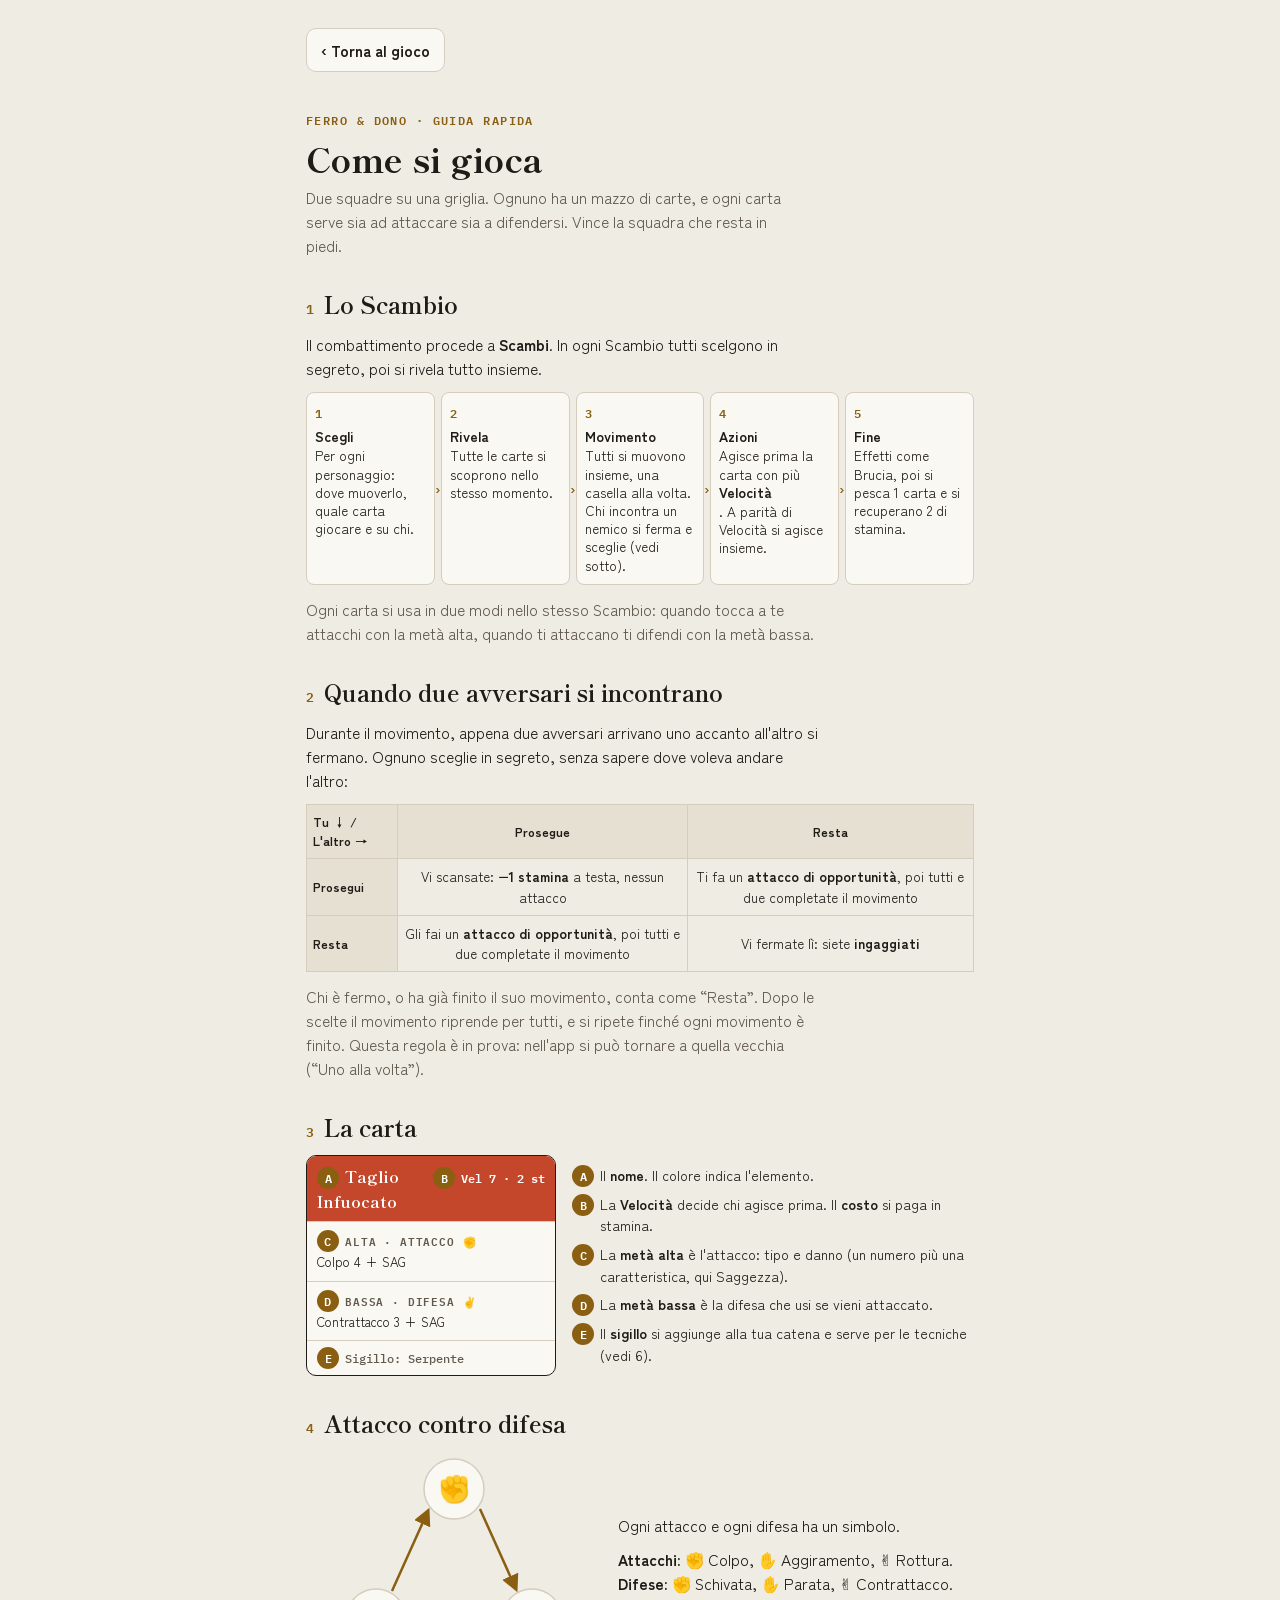
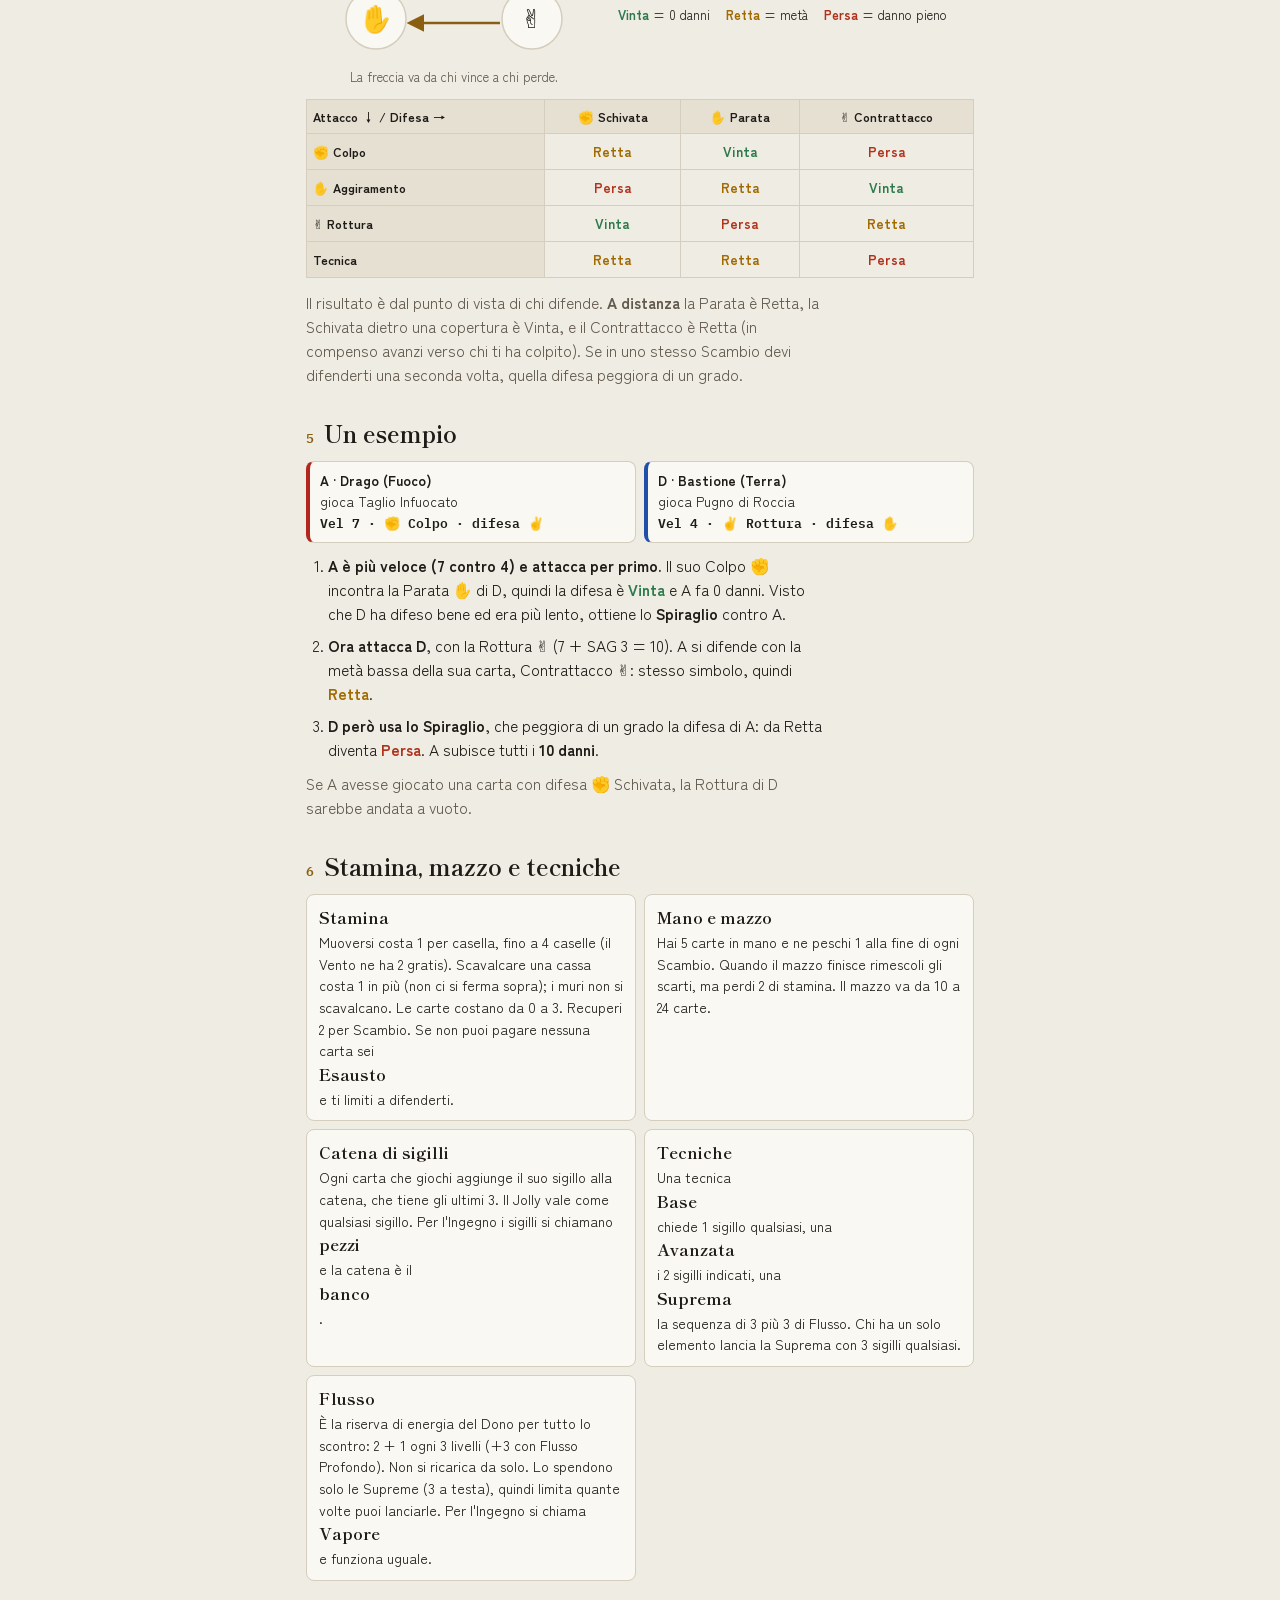
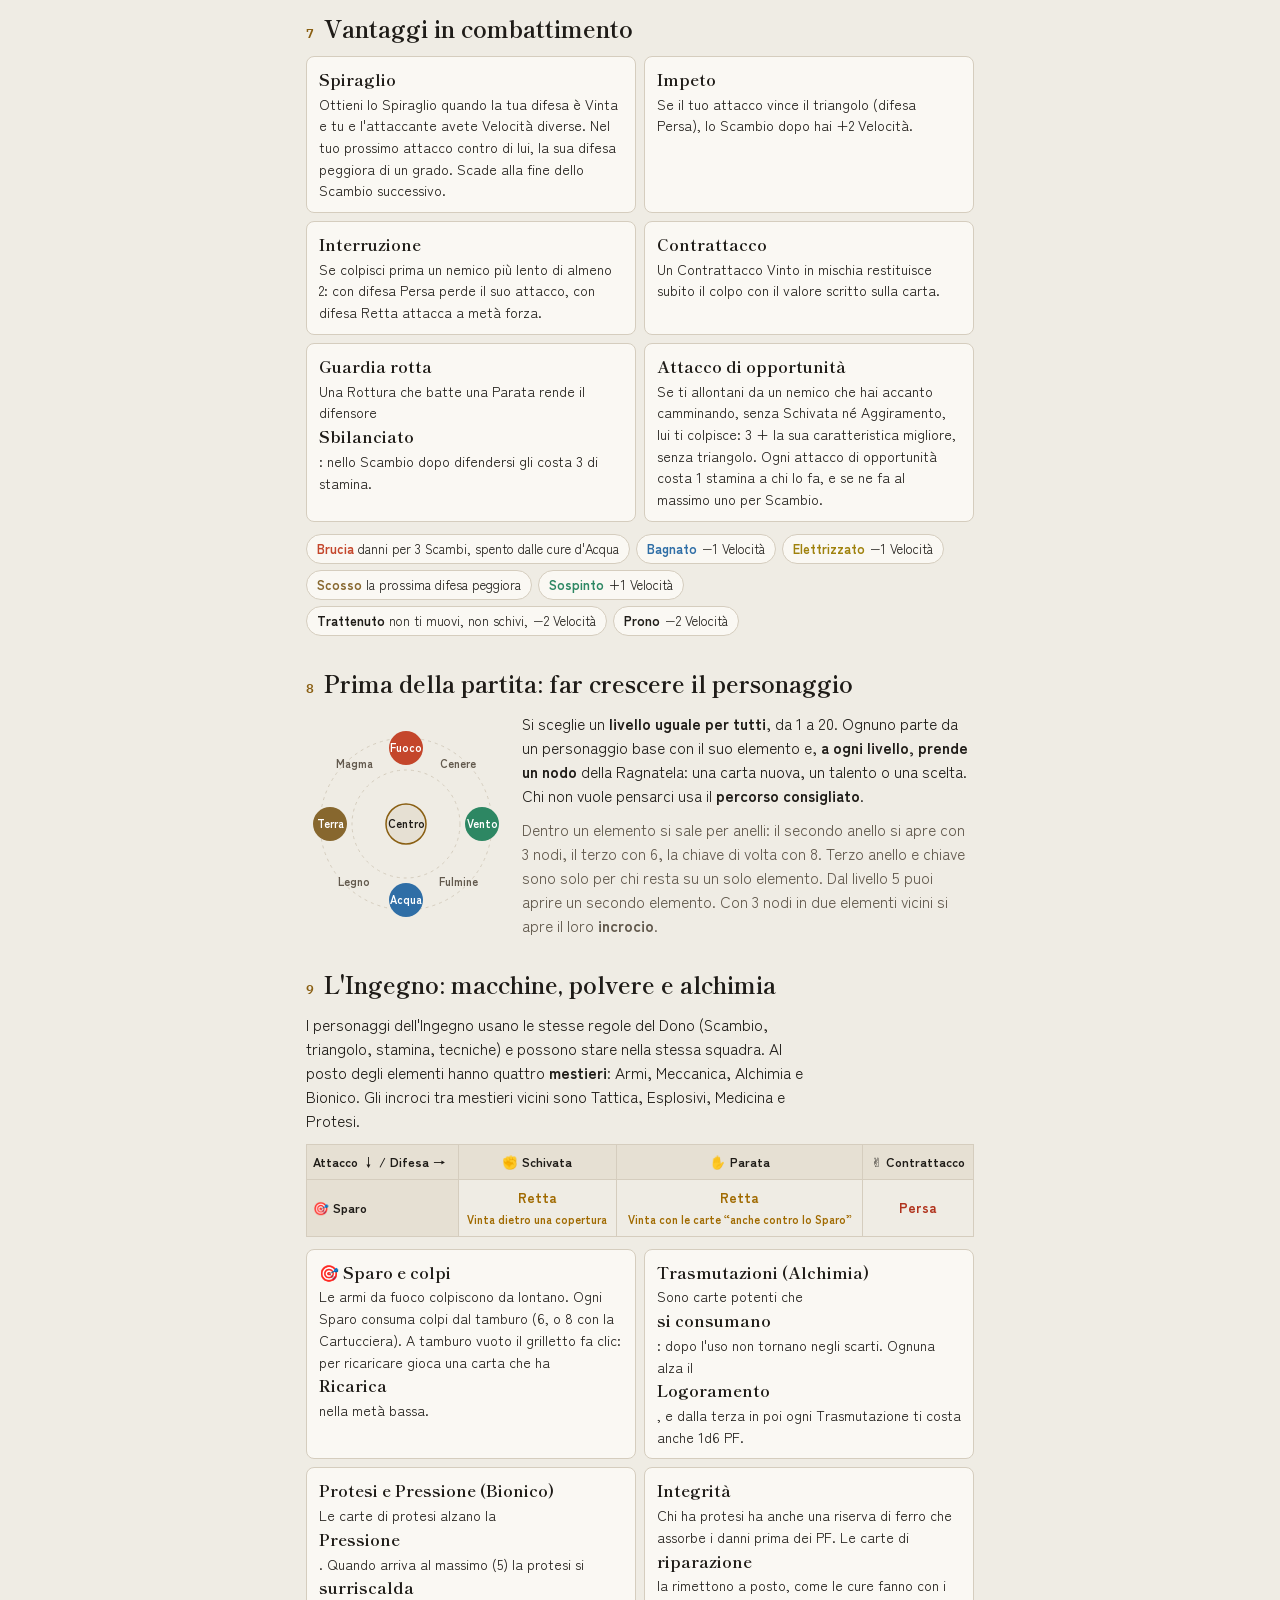
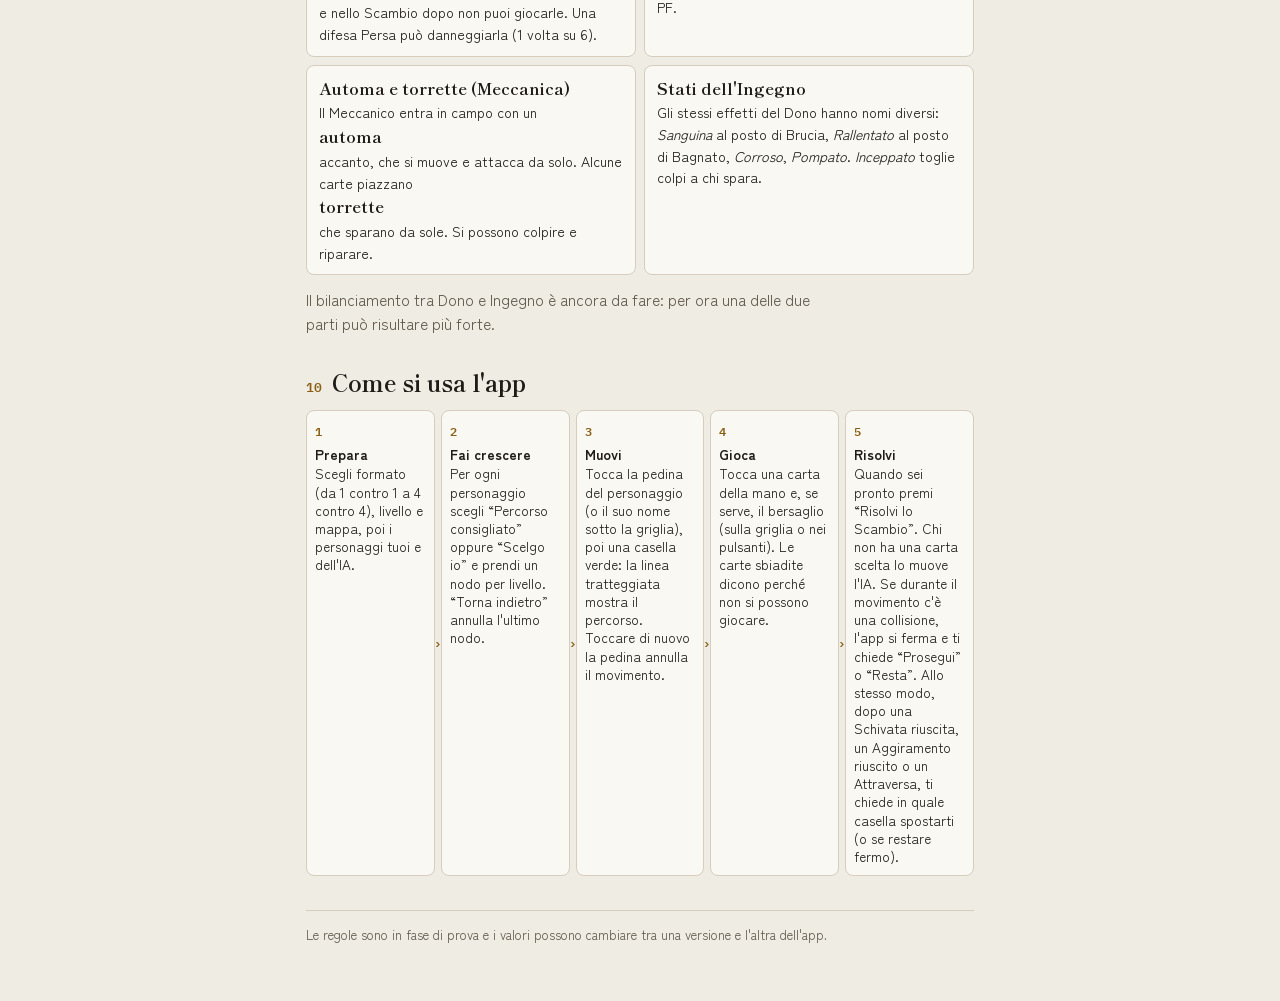
==== commit 2616d38a: "Spostamenti dopo Schivata, Aggiramento e Attraversa scelti dal giocatore Per i personaggi comandati " ====
--- a/guida.html
+++ b/guida.html
@@ -287,7 +287,7 @@
     <li><b>Fai crescere</b>Per ogni personaggio scegli “Percorso consigliato” oppure “Scelgo io” e prendi un nodo per livello. “Torna indietro” annulla l'ultimo nodo.</li>
     <li><b>Muovi</b>Tocca la pedina del personaggio (o il suo nome sotto la griglia), poi una casella verde: la linea tratteggiata mostra il percorso. Toccare di nuovo la pedina annulla il movimento.</li>
     <li><b>Gioca</b>Tocca una carta della mano e, se serve, il bersaglio (sulla griglia o nei pulsanti). Le carte sbiadite dicono perché non si possono giocare.</li>
-    <li><b>Risolvi</b>Quando sei pronto premi “Risolvi lo Scambio”. Chi non ha una carta scelta lo muove l'IA. Se durante il movimento c'è una collisione, l'app si ferma e ti chiede “Prosegui” o “Resta”.</li>
+    <li><b>Risolvi</b>Quando sei pronto premi “Risolvi lo Scambio”. Chi non ha una carta scelta lo muove l'IA. Se durante il movimento c'è una collisione, l'app si ferma e ti chiede “Prosegui” o “Resta”. Allo stesso modo, dopo una Schivata riuscita, un Aggiramento riuscito o un Attraversa, ti chiede in quale casella spostarti (o se restare fermo).</li>
   </ol>
 </section>
 
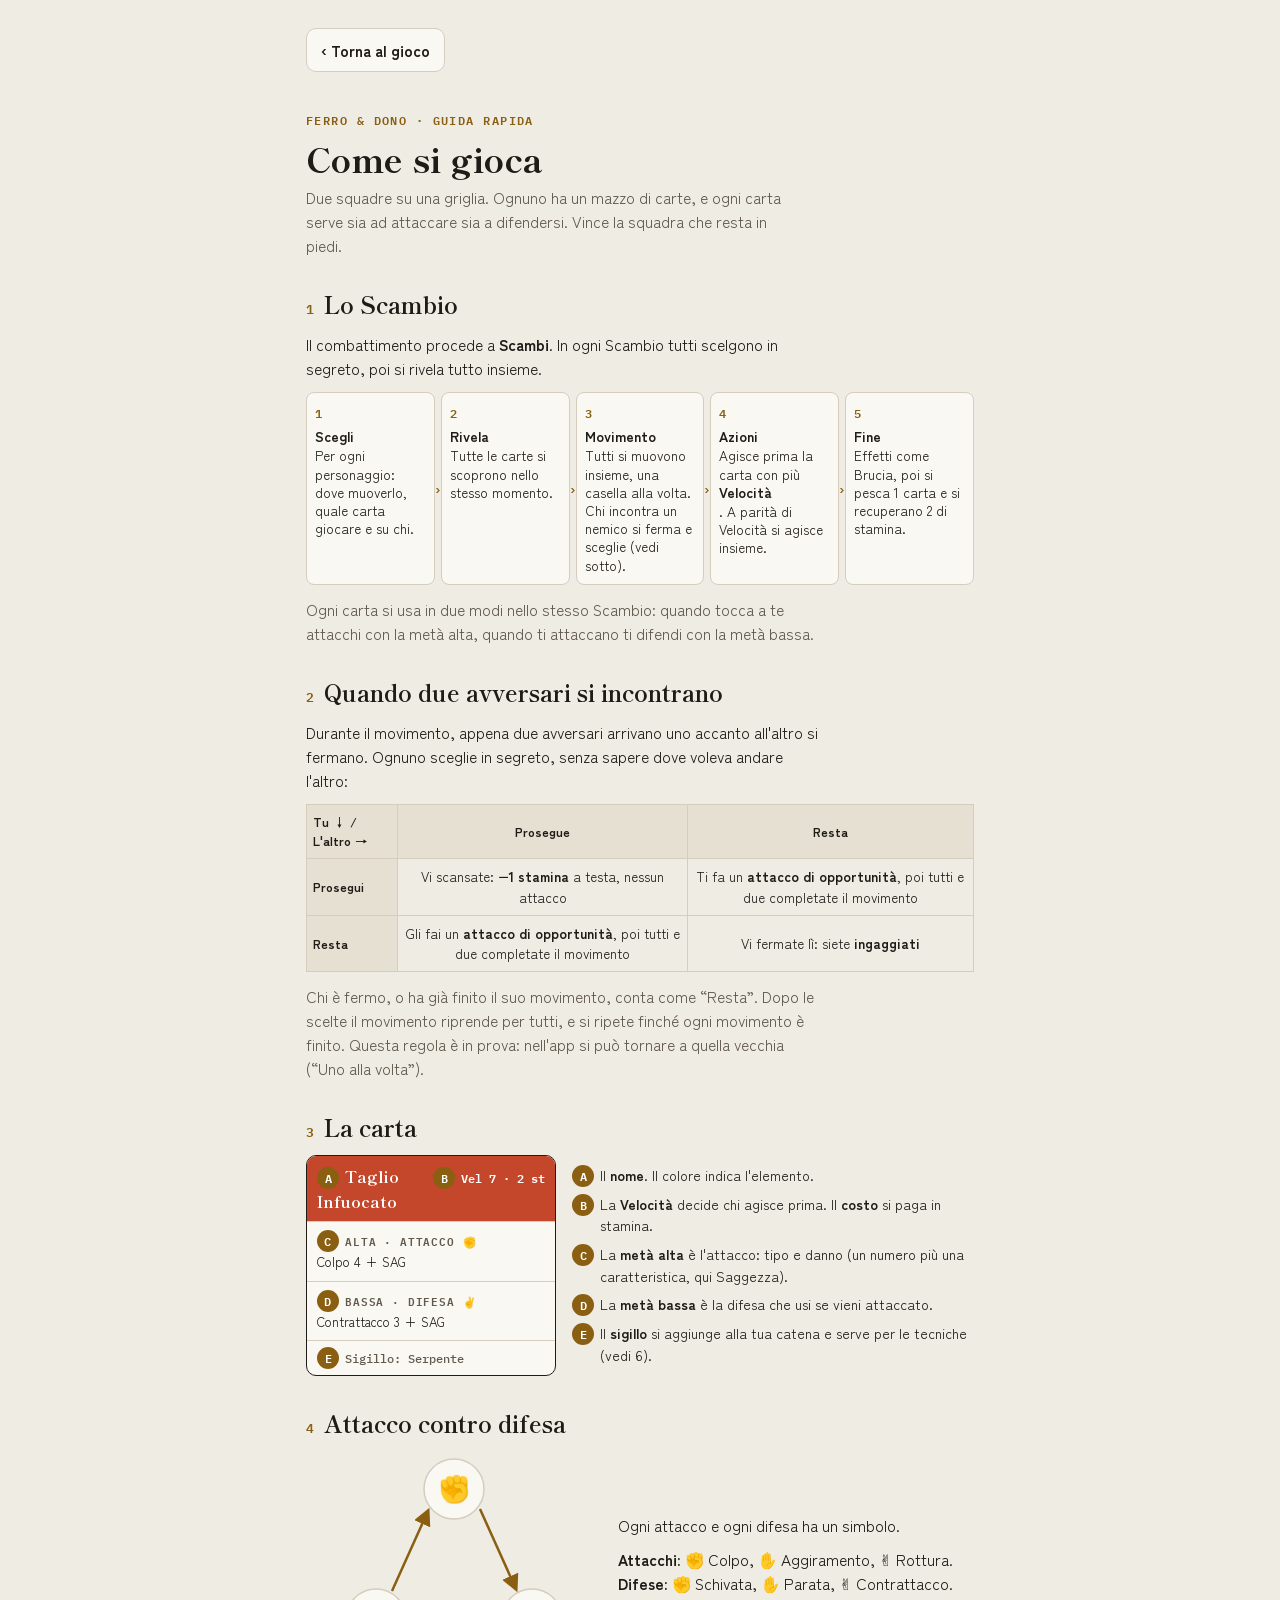
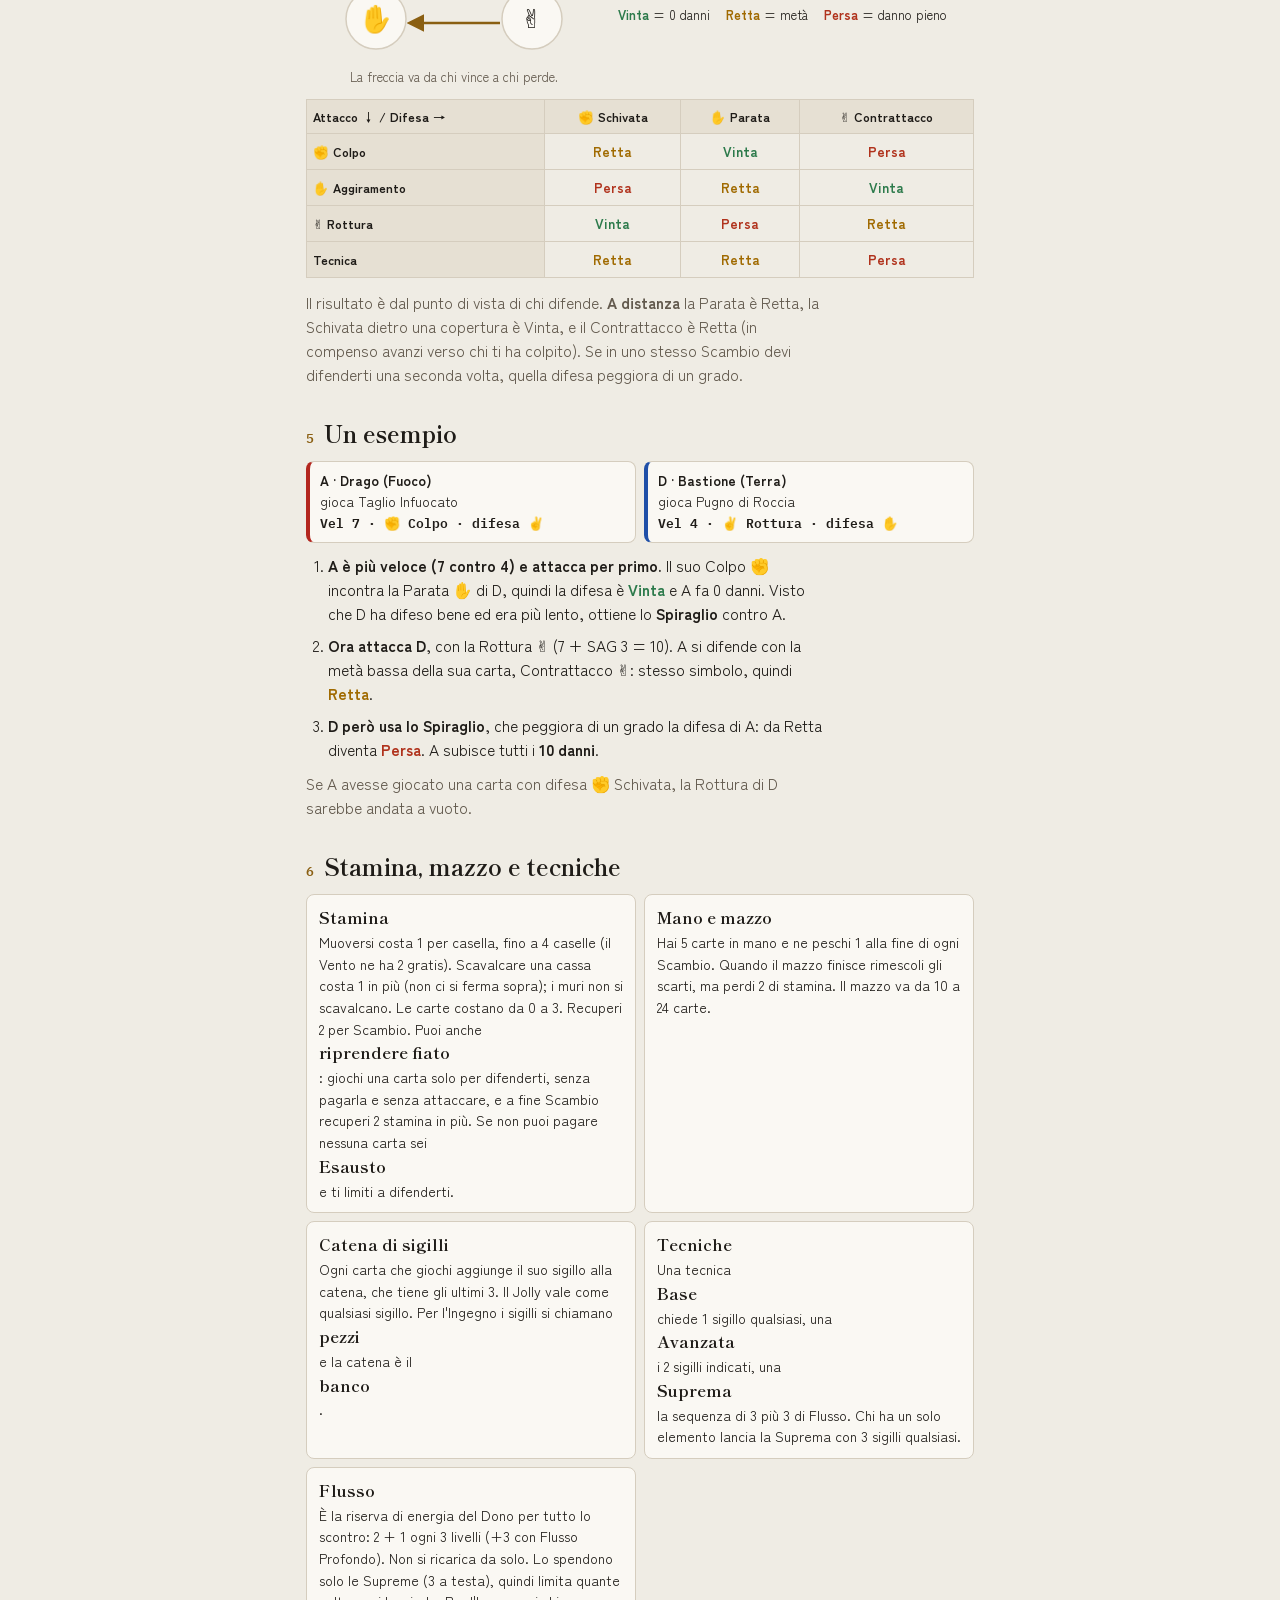
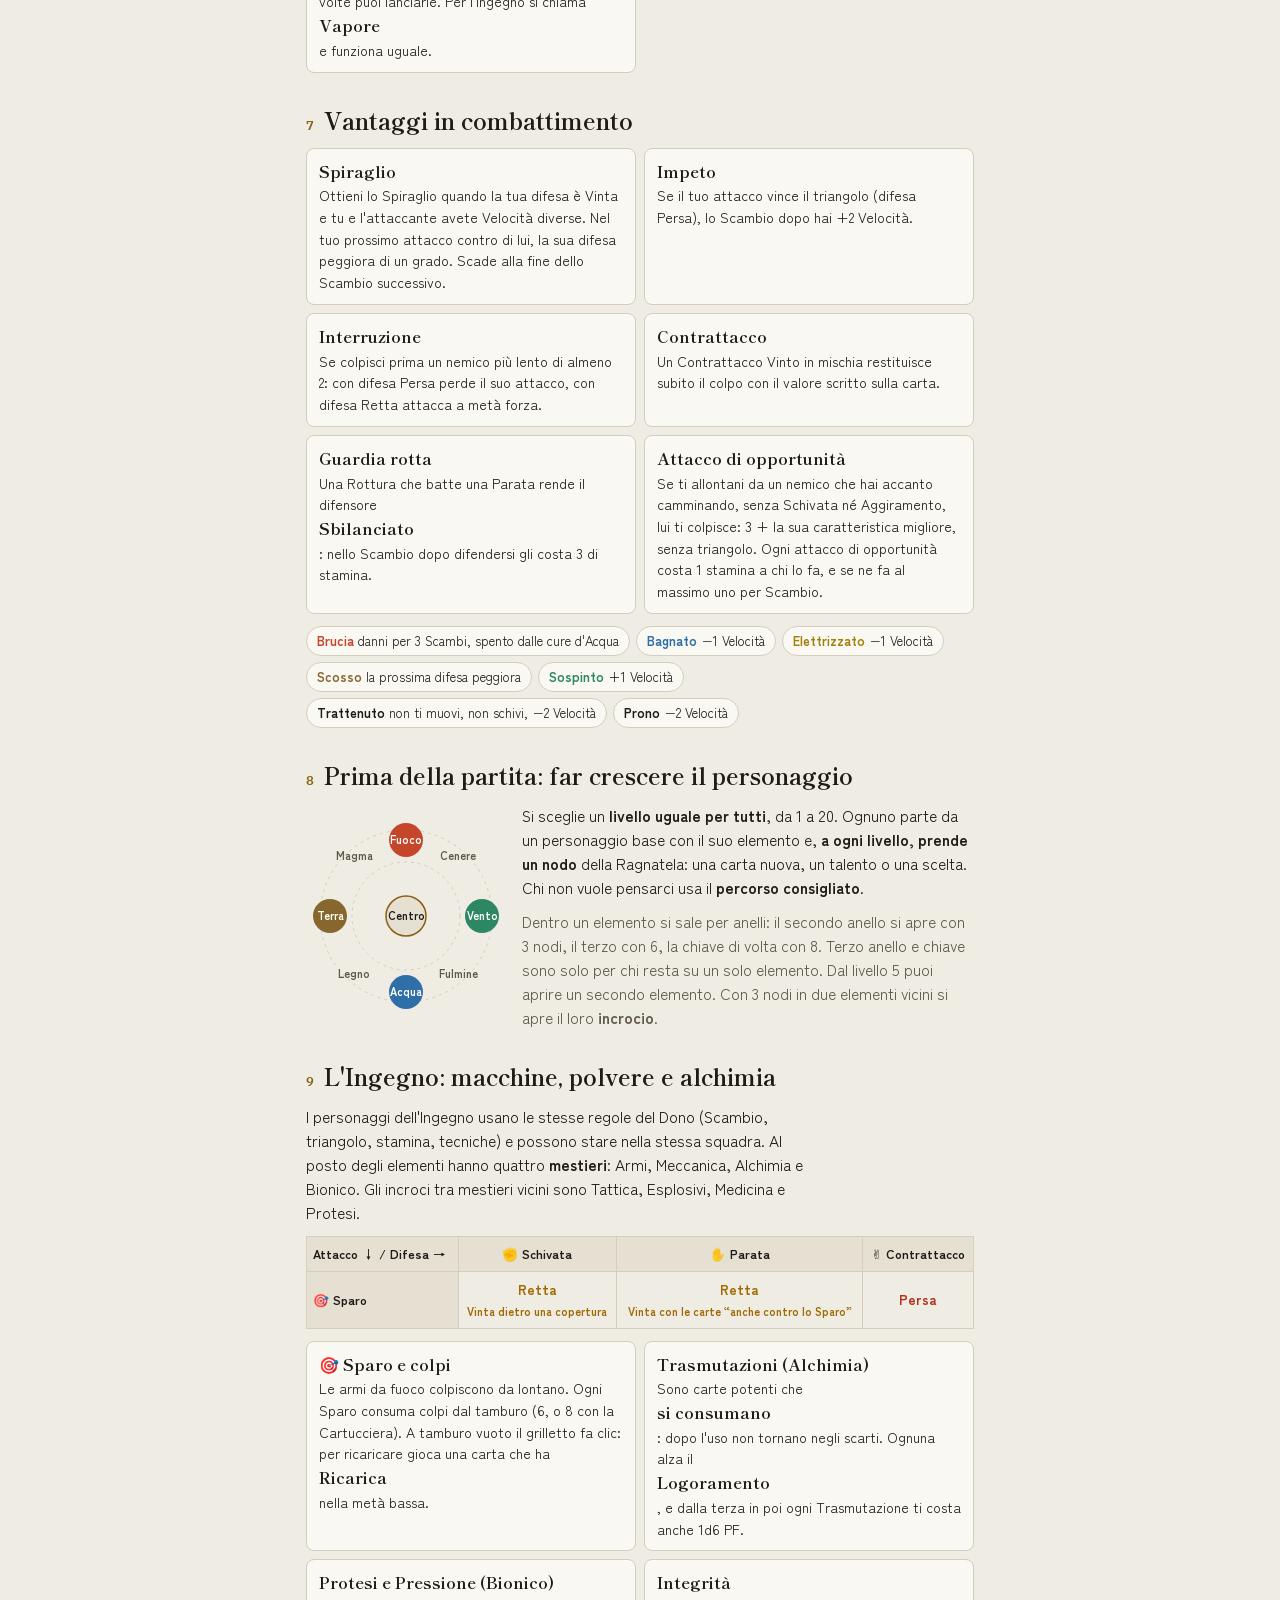
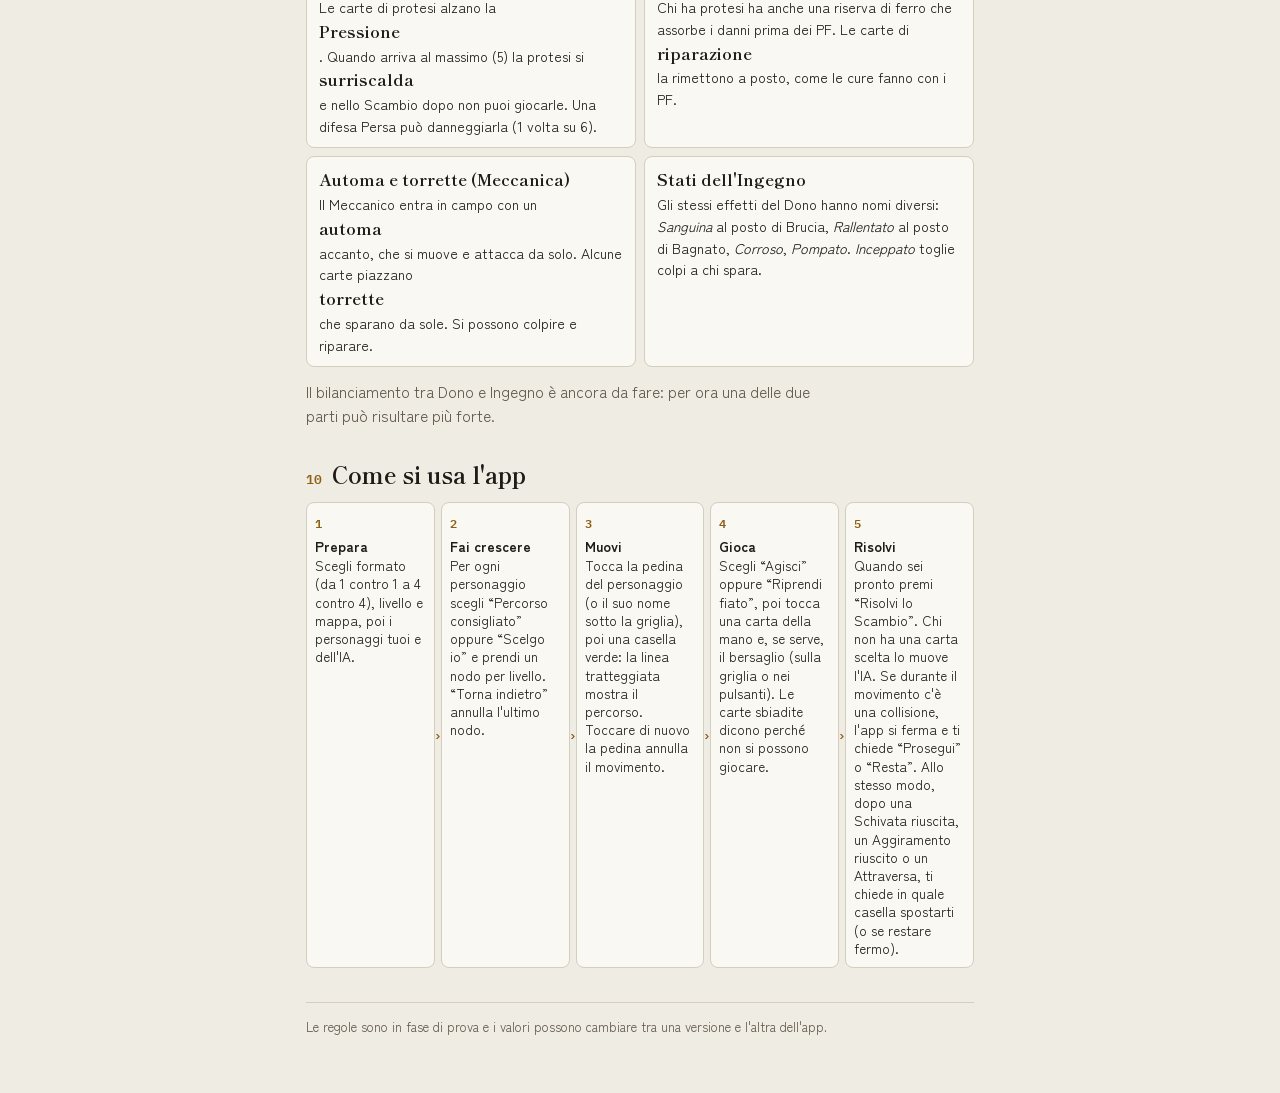
==== commit f22fa3ef: "Riprendere fiato Una carta giocata solo per difendersi, senza pagarla e senza attaccare, dà 2 stamin" ====
--- a/guida.html
+++ b/guida.html
@@ -210,7 +210,7 @@
 <section>
   <h2><span class="n">6</span>Stamina, mazzo e tecniche</h2>
   <div class="grid2">
-    <div class="tile"><b>Stamina</b>Muoversi costa 1 per casella, fino a 4 caselle (il Vento ne ha 2 gratis). Scavalcare una cassa costa 1 in più (non ci si ferma sopra); i muri non si scavalcano. Le carte costano da 0 a 3. Recuperi 2 per Scambio. Se non puoi pagare nessuna carta sei <b>Esausto</b> e ti limiti a difenderti.</div>
+    <div class="tile"><b>Stamina</b>Muoversi costa 1 per casella, fino a 4 caselle (il Vento ne ha 2 gratis). Scavalcare una cassa costa 1 in più (non ci si ferma sopra); i muri non si scavalcano. Le carte costano da 0 a 3. Recuperi 2 per Scambio. Puoi anche <b>riprendere fiato</b>: giochi una carta solo per difenderti, senza pagarla e senza attaccare, e a fine Scambio recuperi 2 stamina in più. Se non puoi pagare nessuna carta sei <b>Esausto</b> e ti limiti a difenderti.</div>
     <div class="tile"><b>Mano e mazzo</b>Hai 5 carte in mano e ne peschi 1 alla fine di ogni Scambio. Quando il mazzo finisce rimescoli gli scarti, ma perdi 2 di stamina. Il mazzo va da 10 a 24 carte.</div>
     <div class="tile"><b>Catena di sigilli</b>Ogni carta che giochi aggiunge il suo sigillo alla catena, che tiene gli ultimi 3. Il Jolly vale come qualsiasi sigillo. Per l'Ingegno i sigilli si chiamano <b>pezzi</b> e la catena è il <b>banco</b>.</div>
     <div class="tile"><b>Tecniche</b>Una tecnica <b>Base</b> chiede 1 sigillo qualsiasi, una <b>Avanzata</b> i 2 sigilli indicati, una <b>Suprema</b> la sequenza di 3 più 3 di Flusso. Chi ha un solo elemento lancia la Suprema con 3 sigilli qualsiasi.</div>
@@ -286,7 +286,7 @@
     <li><b>Prepara</b>Scegli formato (da 1 contro 1 a 4 contro 4), livello e mappa, poi i personaggi tuoi e dell'IA.</li>
     <li><b>Fai crescere</b>Per ogni personaggio scegli “Percorso consigliato” oppure “Scelgo io” e prendi un nodo per livello. “Torna indietro” annulla l'ultimo nodo.</li>
     <li><b>Muovi</b>Tocca la pedina del personaggio (o il suo nome sotto la griglia), poi una casella verde: la linea tratteggiata mostra il percorso. Toccare di nuovo la pedina annulla il movimento.</li>
-    <li><b>Gioca</b>Tocca una carta della mano e, se serve, il bersaglio (sulla griglia o nei pulsanti). Le carte sbiadite dicono perché non si possono giocare.</li>
+    <li><b>Gioca</b>Scegli “Agisci” oppure “Riprendi fiato”, poi tocca una carta della mano e, se serve, il bersaglio (sulla griglia o nei pulsanti). Le carte sbiadite dicono perché non si possono giocare.</li>
     <li><b>Risolvi</b>Quando sei pronto premi “Risolvi lo Scambio”. Chi non ha una carta scelta lo muove l'IA. Se durante il movimento c'è una collisione, l'app si ferma e ti chiede “Prosegui” o “Resta”. Allo stesso modo, dopo una Schivata riuscita, un Aggiramento riuscito o un Attraversa, ti chiede in quale casella spostarti (o se restare fermo).</li>
   </ol>
 </section>
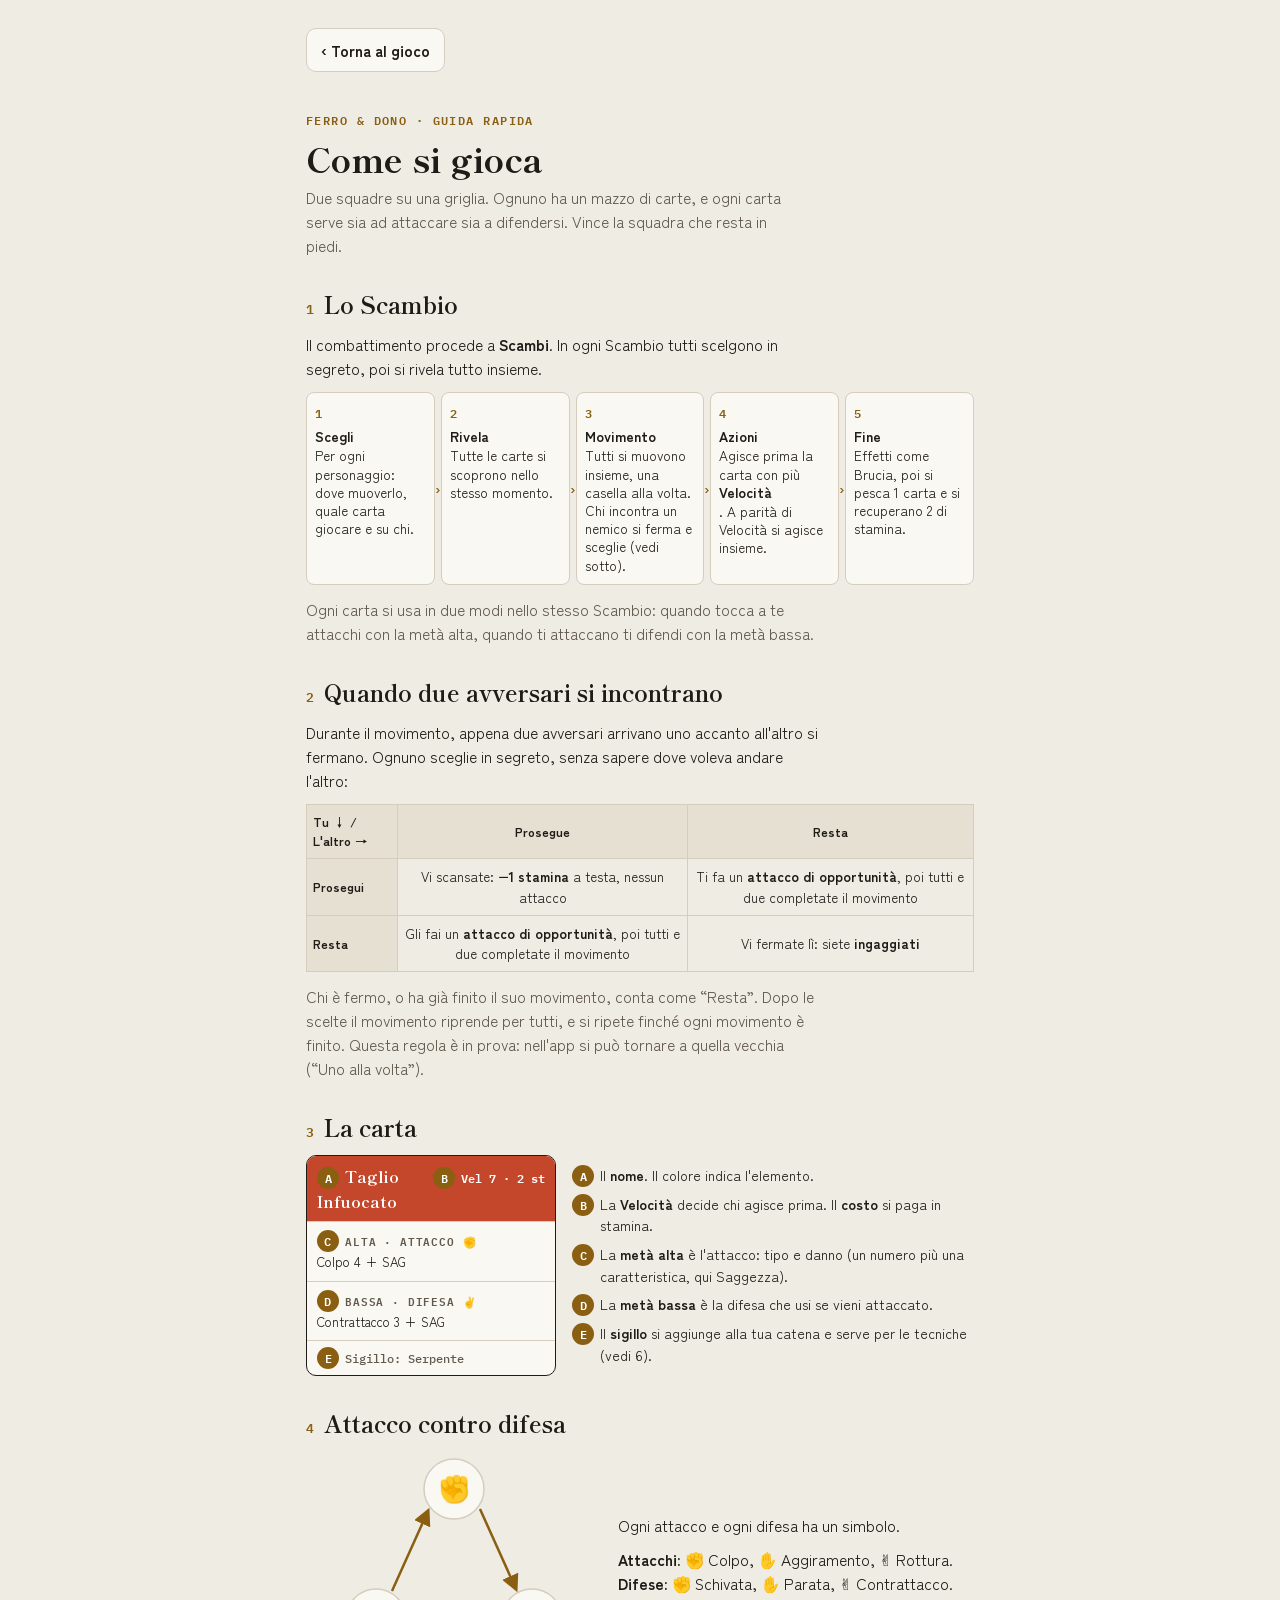
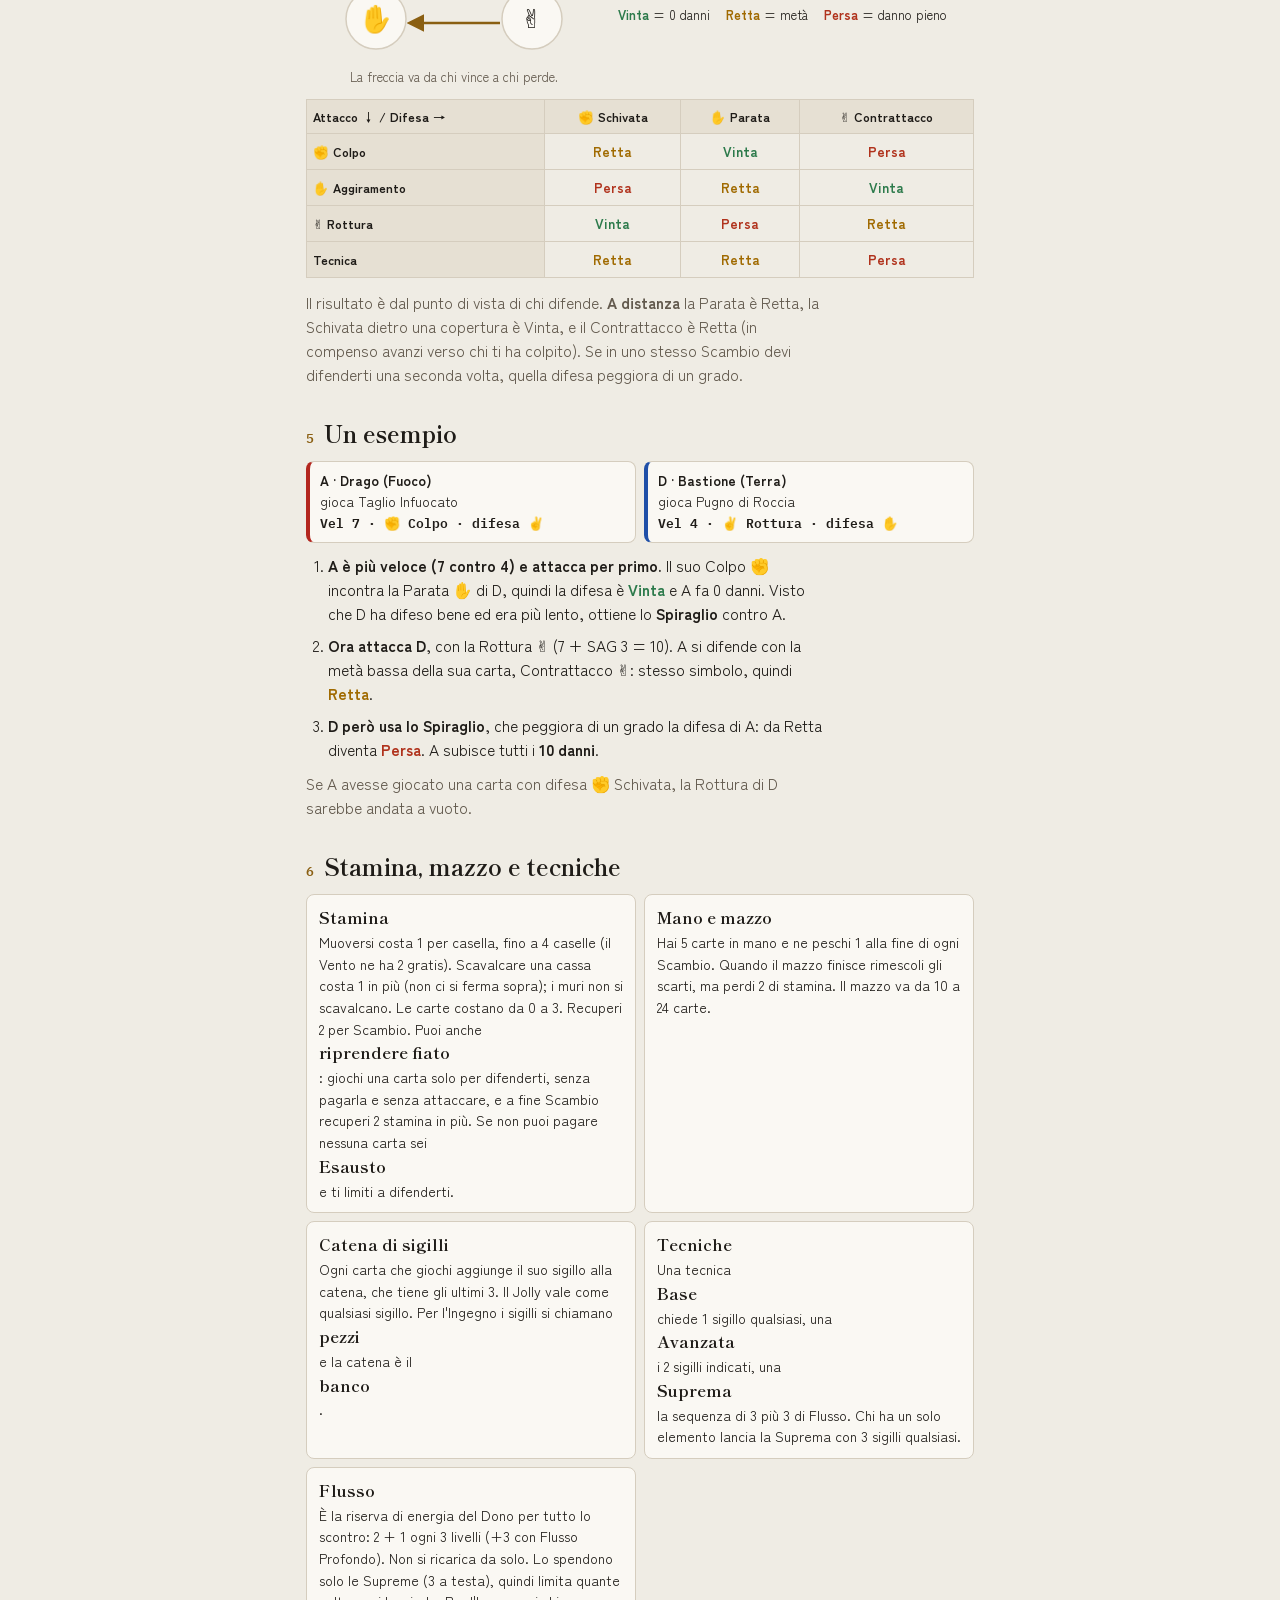
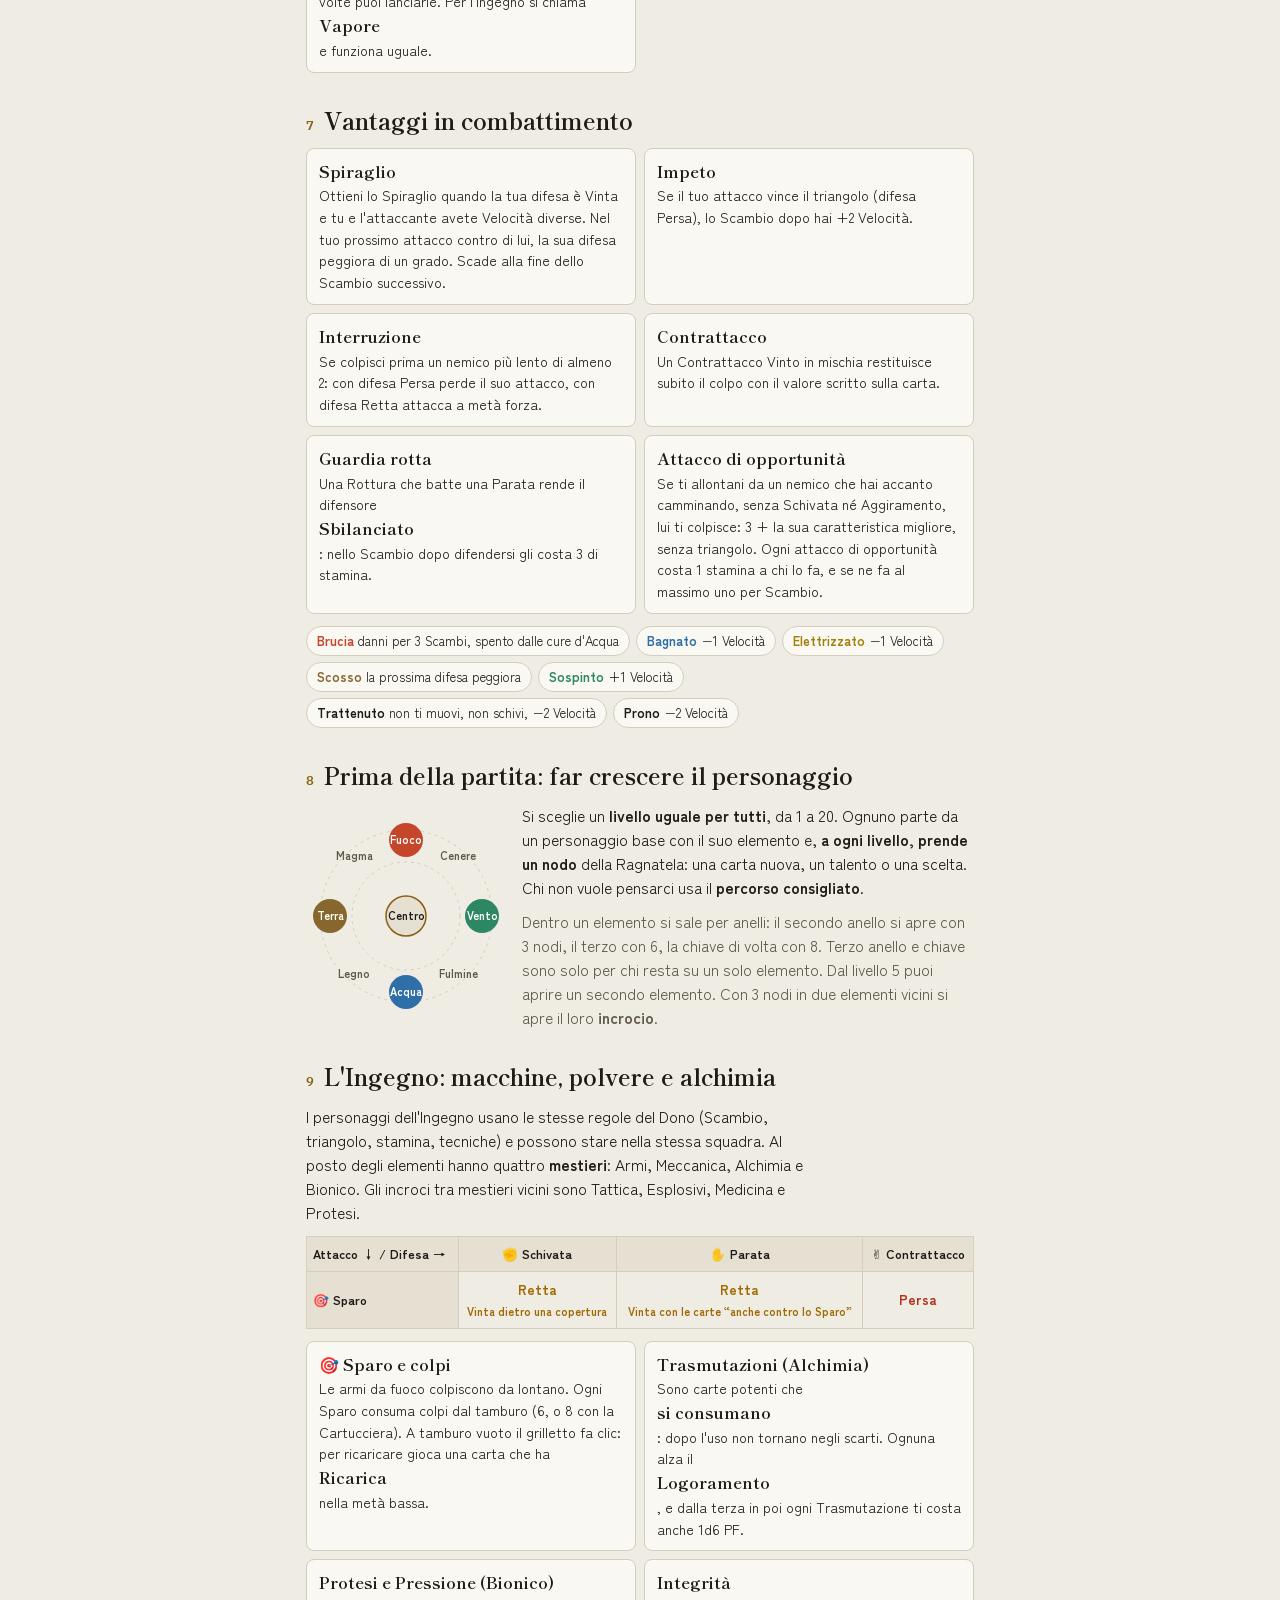
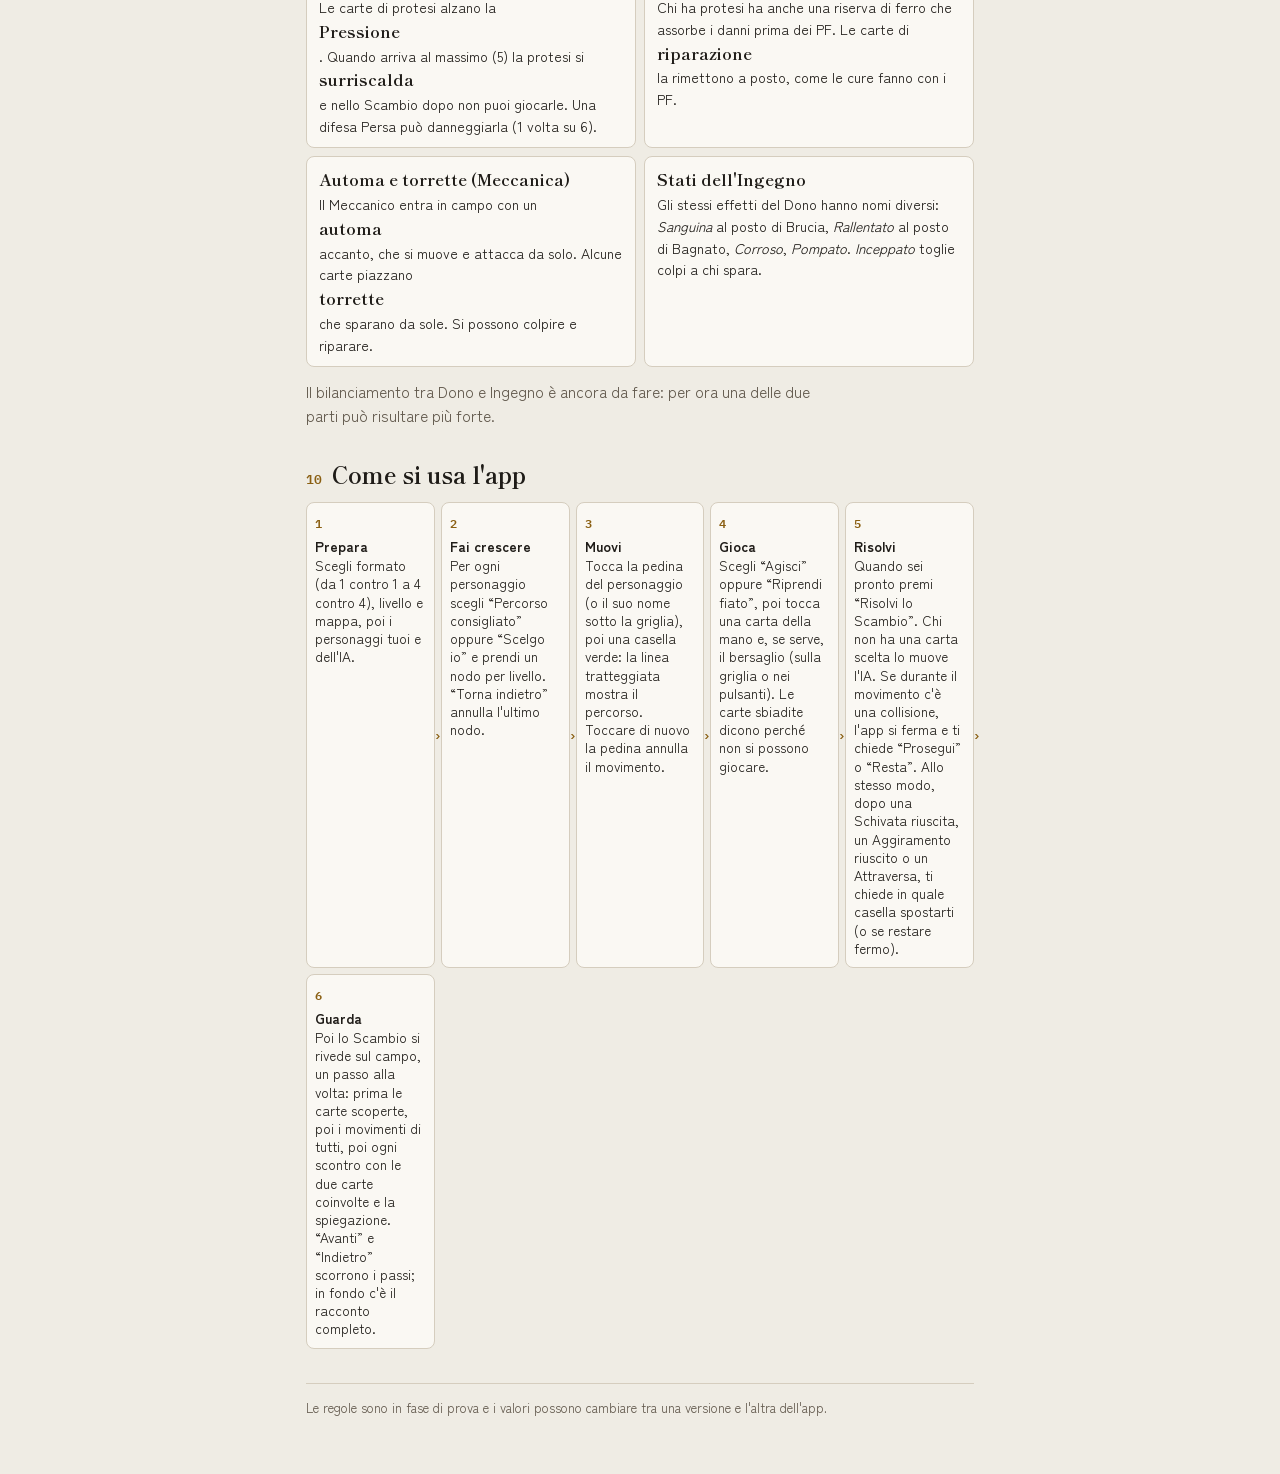
==== commit 998ead0a: "Risoluzione dello Scambio passo per passo sul campo Dopo le scelte la schermata mostra il campo: car" ====
--- a/guida.html
+++ b/guida.html
@@ -288,6 +288,7 @@
     <li><b>Muovi</b>Tocca la pedina del personaggio (o il suo nome sotto la griglia), poi una casella verde: la linea tratteggiata mostra il percorso. Toccare di nuovo la pedina annulla il movimento.</li>
     <li><b>Gioca</b>Scegli “Agisci” oppure “Riprendi fiato”, poi tocca una carta della mano e, se serve, il bersaglio (sulla griglia o nei pulsanti). Le carte sbiadite dicono perché non si possono giocare.</li>
     <li><b>Risolvi</b>Quando sei pronto premi “Risolvi lo Scambio”. Chi non ha una carta scelta lo muove l'IA. Se durante il movimento c'è una collisione, l'app si ferma e ti chiede “Prosegui” o “Resta”. Allo stesso modo, dopo una Schivata riuscita, un Aggiramento riuscito o un Attraversa, ti chiede in quale casella spostarti (o se restare fermo).</li>
+    <li><b>Guarda</b>Poi lo Scambio si rivede sul campo, un passo alla volta: prima le carte scoperte, poi i movimenti di tutti, poi ogni scontro con le due carte coinvolte e la spiegazione. “Avanti” e “Indietro” scorrono i passi; in fondo c'è il racconto completo.</li>
   </ol>
 </section>
 
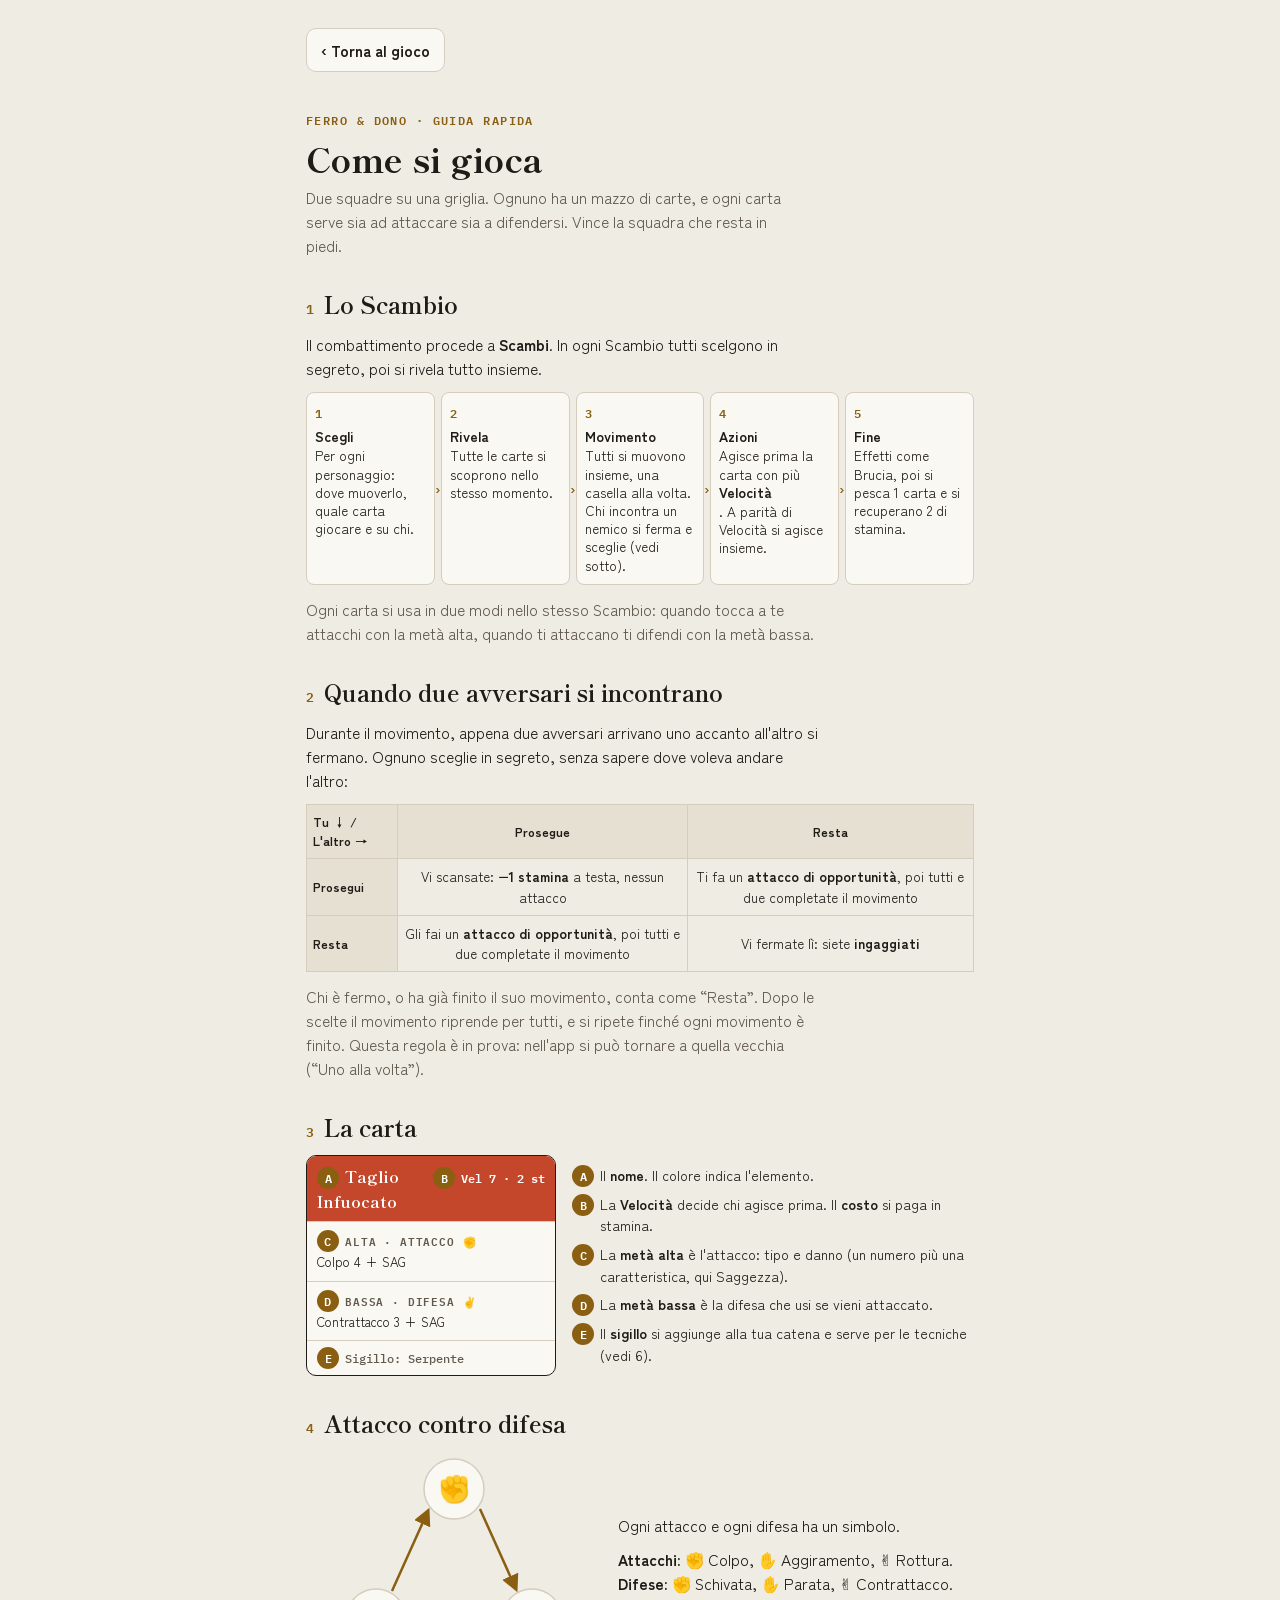
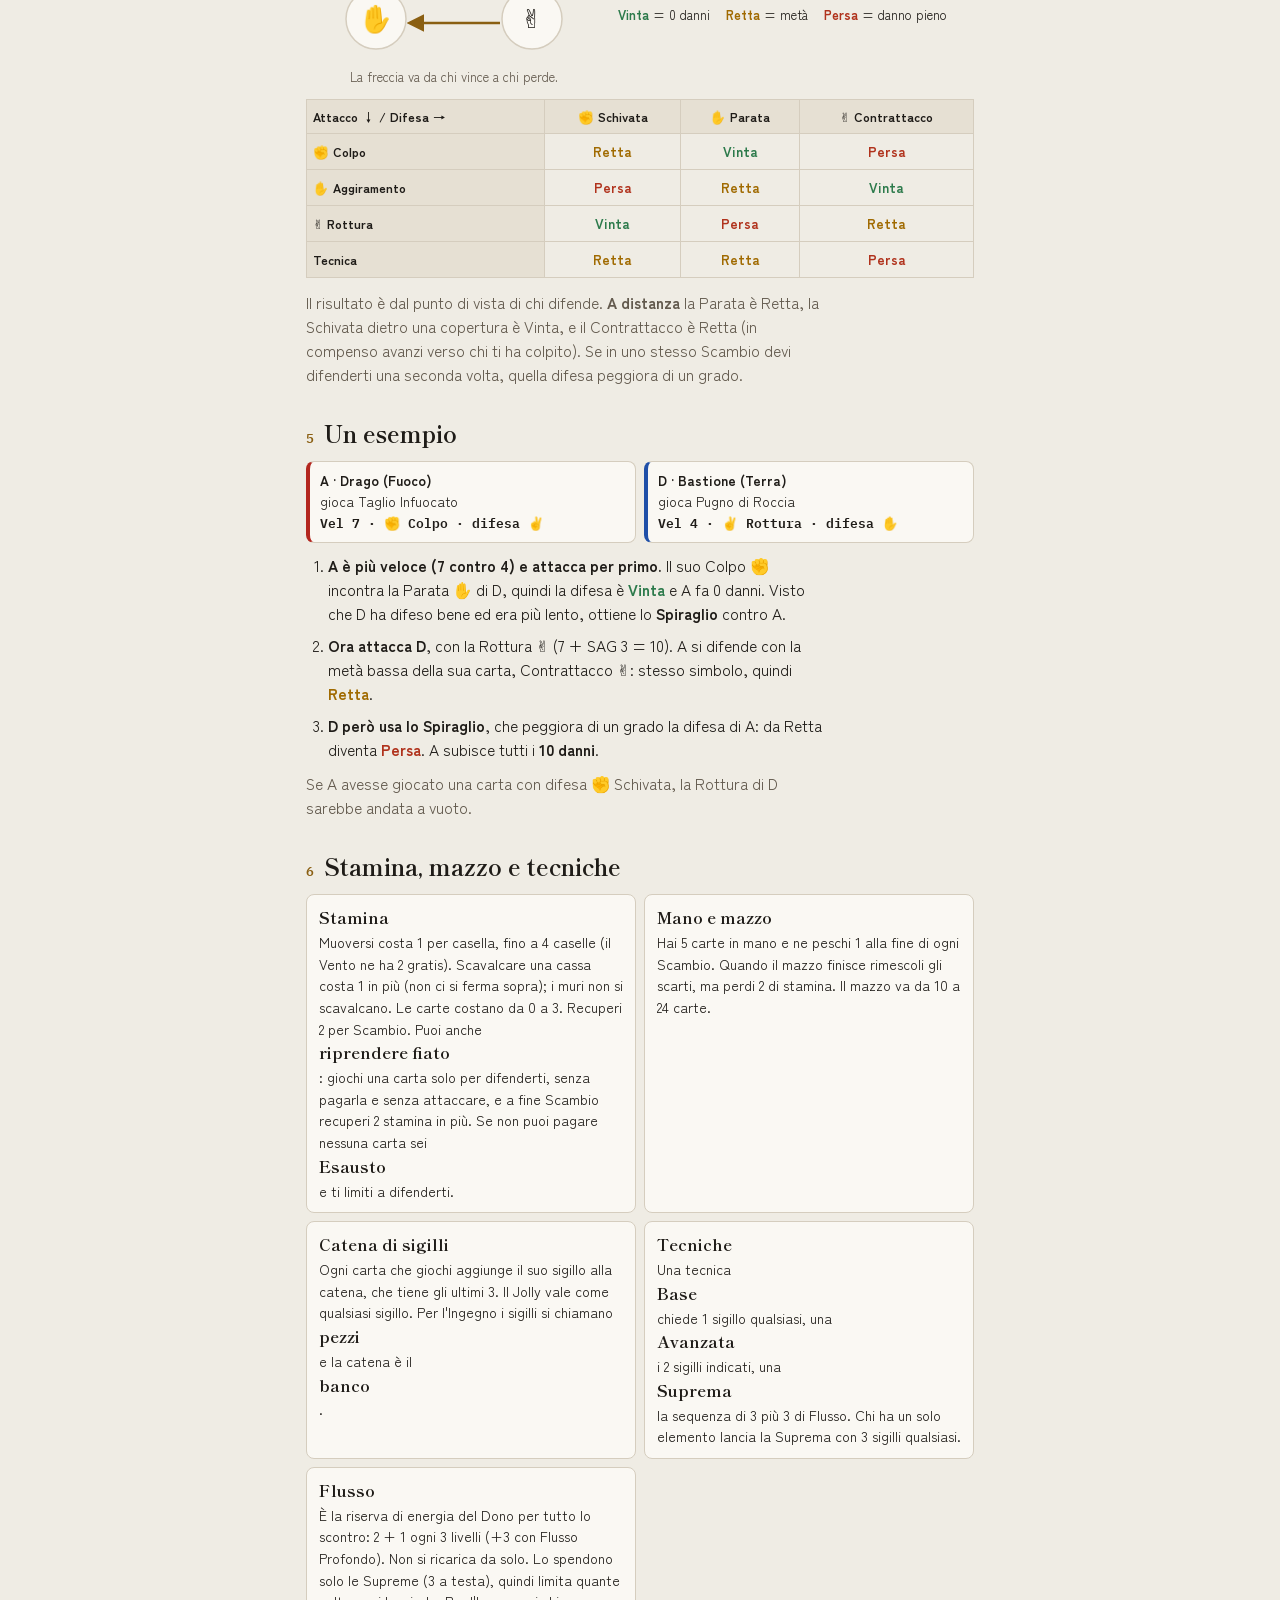
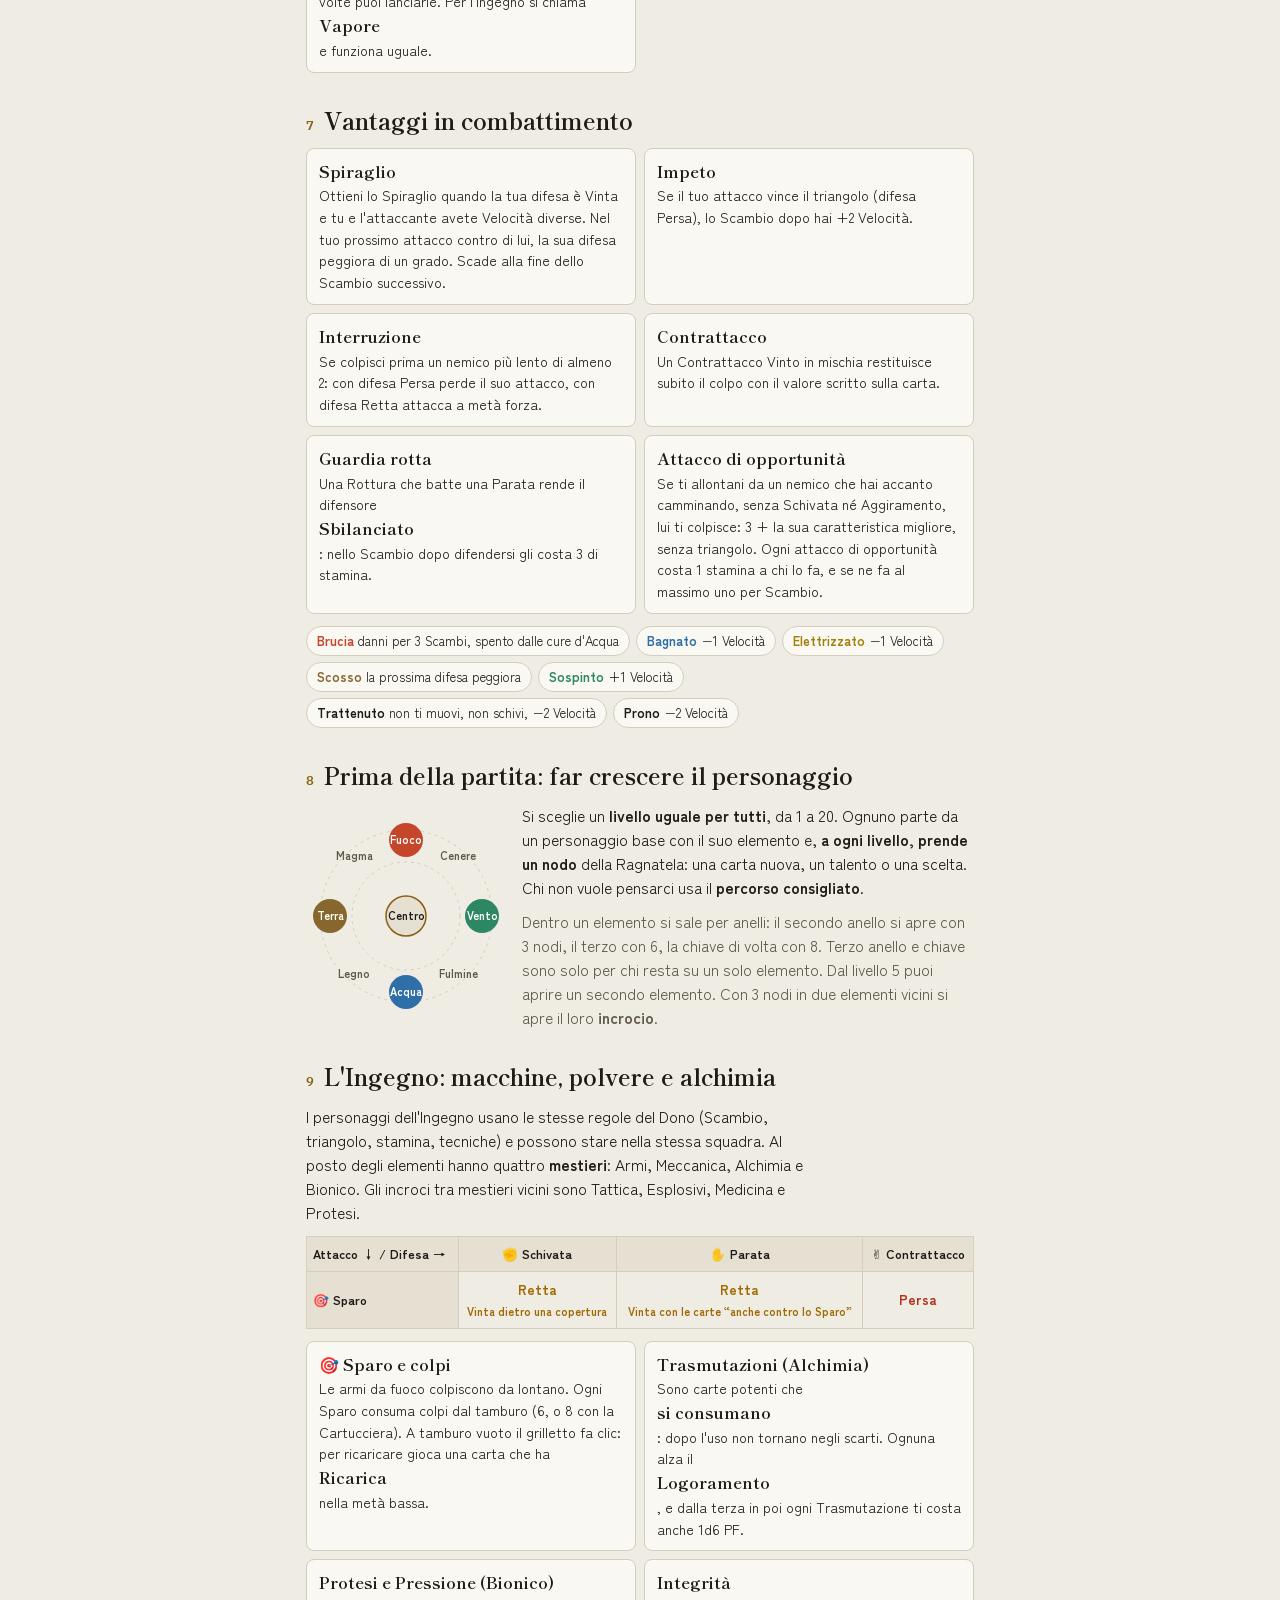
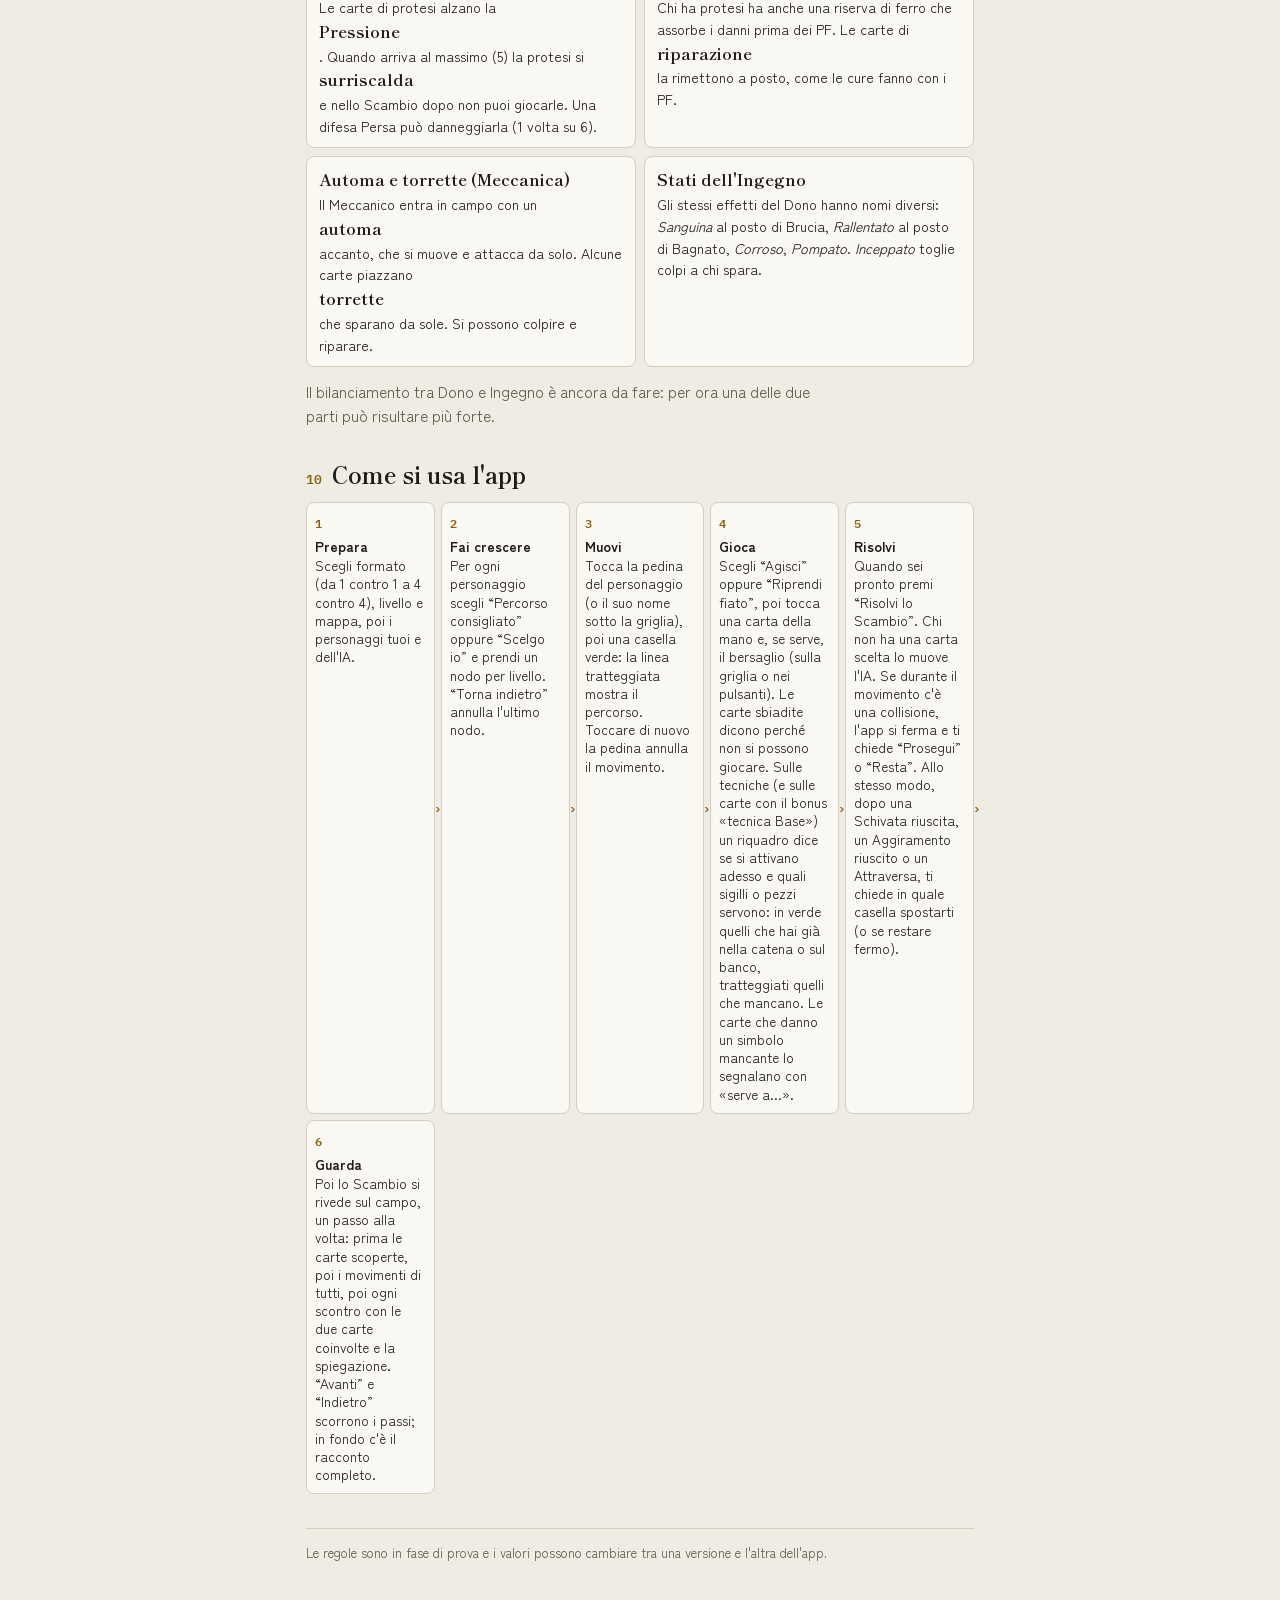
==== commit 17e83a33: "Carte: requisito di attivazione delle tecniche (simboli presenti/mancanti, si attiva o no) e 'serve " ====
--- a/guida.html
+++ b/guida.html
@@ -286,7 +286,7 @@
     <li><b>Prepara</b>Scegli formato (da 1 contro 1 a 4 contro 4), livello e mappa, poi i personaggi tuoi e dell'IA.</li>
     <li><b>Fai crescere</b>Per ogni personaggio scegli “Percorso consigliato” oppure “Scelgo io” e prendi un nodo per livello. “Torna indietro” annulla l'ultimo nodo.</li>
     <li><b>Muovi</b>Tocca la pedina del personaggio (o il suo nome sotto la griglia), poi una casella verde: la linea tratteggiata mostra il percorso. Toccare di nuovo la pedina annulla il movimento.</li>
-    <li><b>Gioca</b>Scegli “Agisci” oppure “Riprendi fiato”, poi tocca una carta della mano e, se serve, il bersaglio (sulla griglia o nei pulsanti). Le carte sbiadite dicono perché non si possono giocare.</li>
+    <li><b>Gioca</b>Scegli “Agisci” oppure “Riprendi fiato”, poi tocca una carta della mano e, se serve, il bersaglio (sulla griglia o nei pulsanti). Le carte sbiadite dicono perché non si possono giocare. Sulle tecniche (e sulle carte con il bonus «tecnica Base») un riquadro dice se si attivano adesso e quali sigilli o pezzi servono: in verde quelli che hai già nella catena o sul banco, tratteggiati quelli che mancano. Le carte che danno un simbolo mancante lo segnalano con «serve a…».</li>
     <li><b>Risolvi</b>Quando sei pronto premi “Risolvi lo Scambio”. Chi non ha una carta scelta lo muove l'IA. Se durante il movimento c'è una collisione, l'app si ferma e ti chiede “Prosegui” o “Resta”. Allo stesso modo, dopo una Schivata riuscita, un Aggiramento riuscito o un Attraversa, ti chiede in quale casella spostarti (o se restare fermo).</li>
     <li><b>Guarda</b>Poi lo Scambio si rivede sul campo, un passo alla volta: prima le carte scoperte, poi i movimenti di tutti, poi ogni scontro con le due carte coinvolte e la spiegazione. “Avanti” e “Indietro” scorrono i passi; in fondo c'è il racconto completo.</li>
   </ol>
